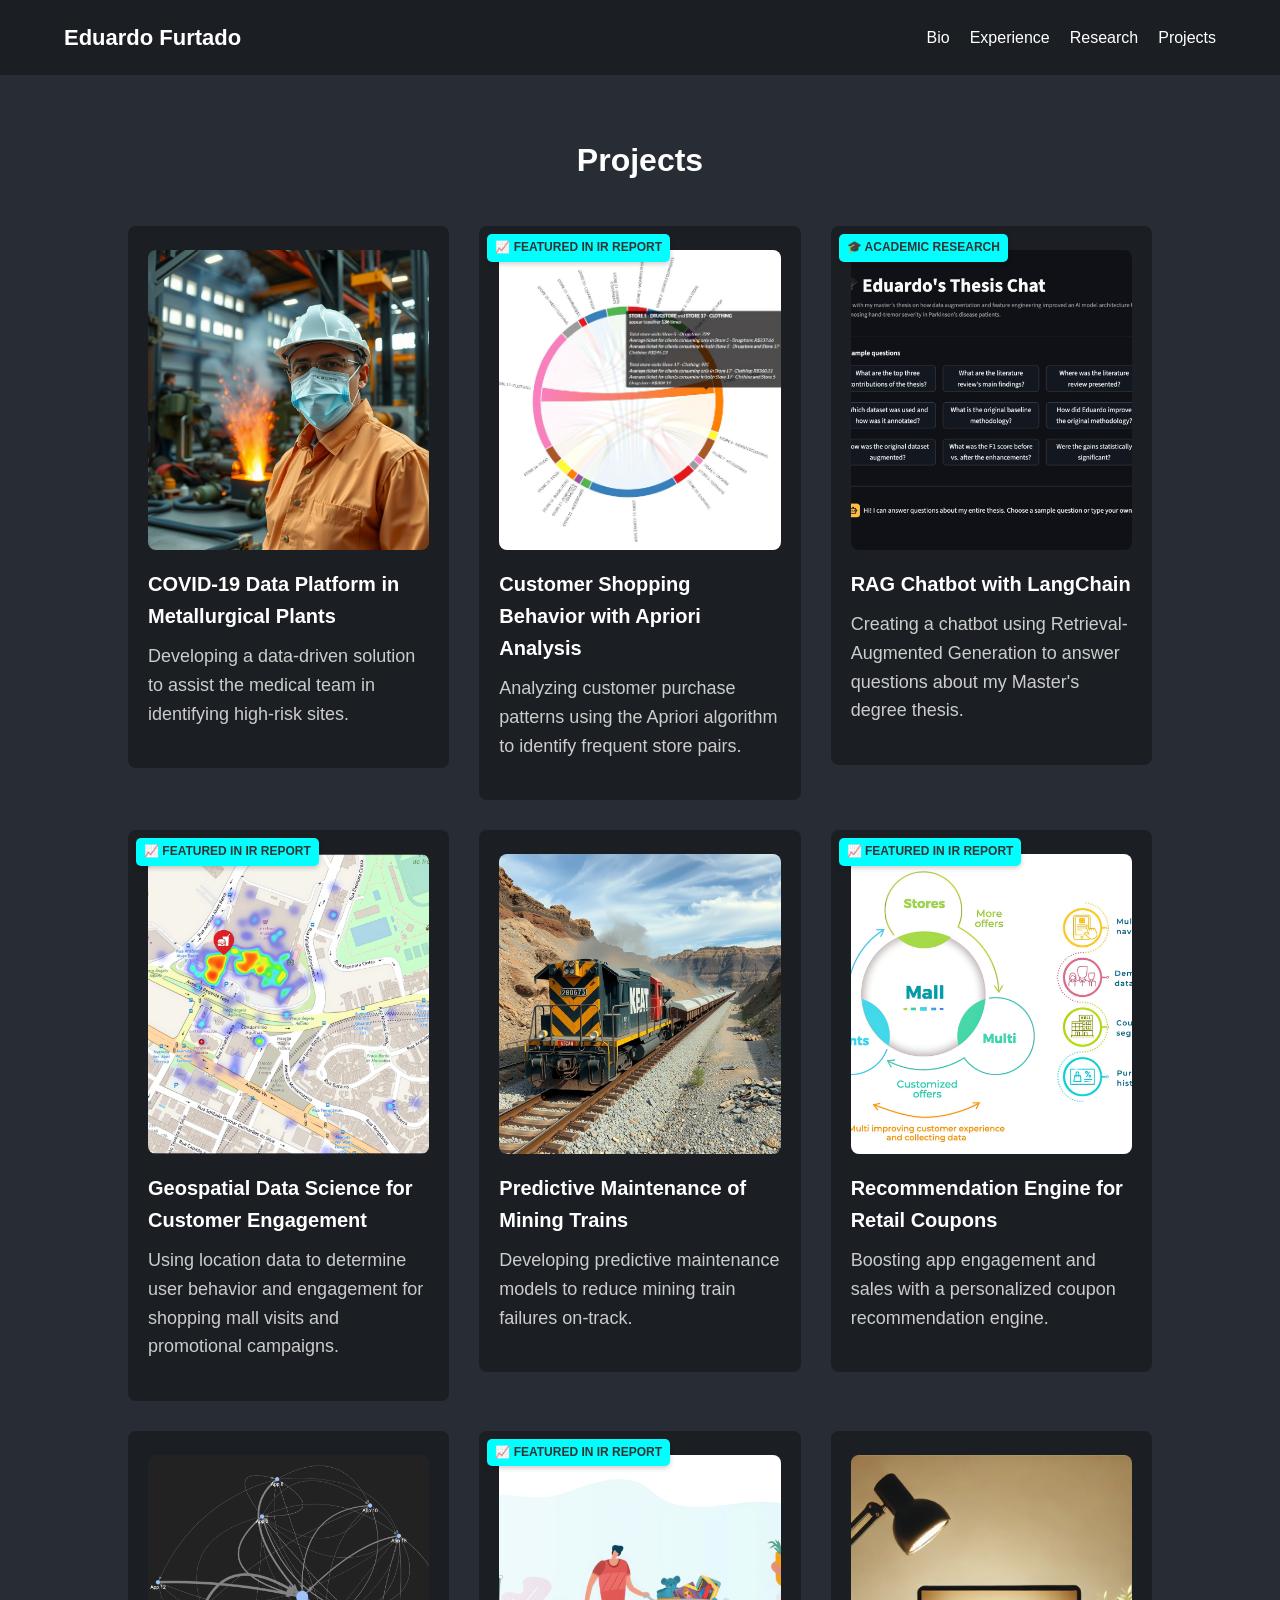
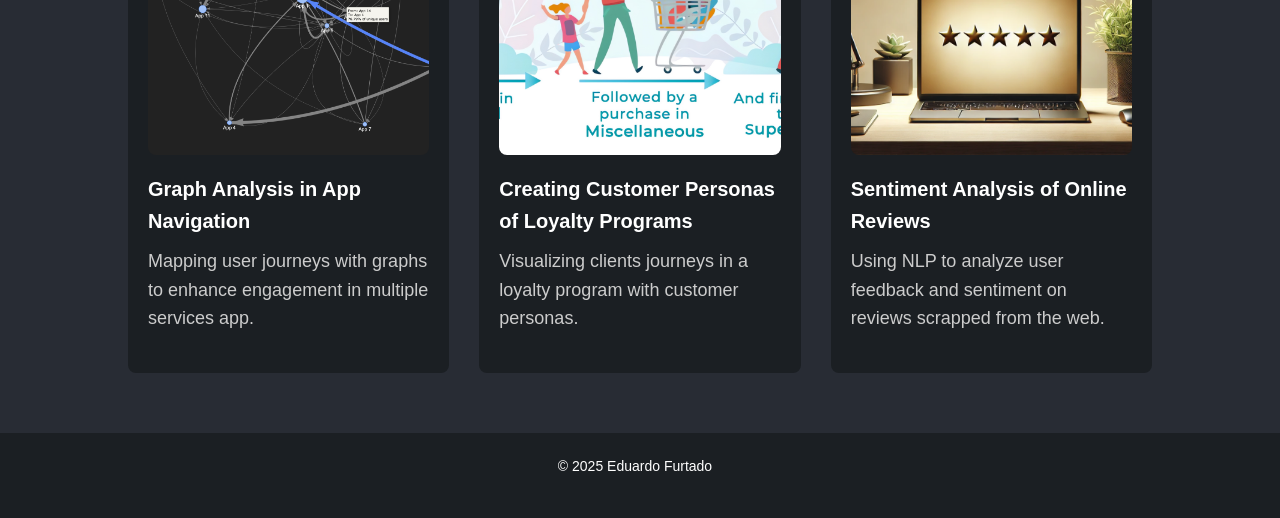
==== projects/index.html @ 3ae1aba5 "updating projects grid to 3 columns" ====
<!DOCTYPE html>
<html lang="en">
<head>
    <script defer src="https://cloud.umami.is/script.js" data-website-id="465fb713-8830-48a1-bde2-ccd49386de1f"></script>

    <meta charset="UTF-8">
    <meta name="viewport" content="width=device-width, initial-scale=1.0">
    <title>Eduardo Furtado Portfolio - Projects</title>
    <link rel="icon" href="../assets/images/favicon.png" type="image/x-icon">
    <link rel="stylesheet" href="../styles.css">
</head>
<body>
    <header>
        <div class="container header-content">
            <a href="../index.html" class="title-link"><h1>Eduardo Furtado</h1></a>
            <nav>
                <ul>
                    <li><a href="../index.html">Bio</a></li>
                    <li><a href="../experience.html">Experience</a></li>
                    <li><a href="../research.html">Research</a></li>
                    <li><a href="index.html">Projects</a></li>
                </ul>
            </nav>
        </div>
    </header>



    <main>
        <section id="projects" class="section">
            <div class="container-portfolio">
                <h2 class="research-title">Projects</h2>
                <div class="projects-grid">



                    <a href="covid/index.html" class="project-card-link">
                        <div class="project-card">
                            <img src="covid/featured.png" alt="Featured image" class="project-image">
                            <h3>COVID-19 Data Platform in Metallurgical Plants</h3>
                            <p>Developing a data-driven solution to assist the medical team in identifying high-risk sites.</p>
                        </div>
                    </a>



                    <a href="apriori/index.html" class="project-card-link">
                        <div class="project-card">
                            <span class="featured-badge">📈 Featured in IR Report</span>
                            <img src="apriori/featured.jpg" alt="Featured image" class="project-image">
                            <h3>Customer Shopping Behavior with Apriori Analysis</h3>
                            <p>Analyzing customer purchase patterns using the Apriori algorithm to identify frequent store pairs.</p>
                        </div>
                    </a>

                    
                    
                    <a href="chatbot/index.html" class="project-card-link">
                        <div class="project-card">
                            <span class="featured-badge">🎓 Academic Research</span>
                            <img src="chatbot/featured.png" alt="Featured image" class="project-image">
                            <h3>RAG Chatbot with LangChain</h3>
                            <p>Creating a chatbot using Retrieval-Augmented Generation to answer questions about my Master's degree thesis.</p>
                        </div>
                    </a>

                    
                    
                    <a href="geospatial/index.html" class="project-card-link">
                        <div class="project-card">
                            <span class="featured-badge">📈 Featured in IR Report</span>
                            <img src="geospatial/featured.jpg" alt="Featured image" class="project-image">
                            <h3>Geospatial Data Science for Customer Engagement</h3>
                            <p>Using location data to determine user behavior and engagement for shopping mall visits and promotional campaigns.</p>
                        </div>
                    </a>



                    <a href="maintenance/index.html" class="project-card-link">
                        <div class="project-card">
                            <img src="maintenance/featured.png" alt="Featured image" class="project-image">
                            <h3>Predictive Maintenance of Mining Trains</h3>
                            <p>Developing predictive maintenance models to reduce mining train failures on-track.</p>
                        </div>
                    </a>



                    <a href="recommendation/index.html" class="project-card-link">
                        <div class="project-card">
                            <span class="featured-badge">📈 Featured in IR Report</span>
                            <img src="recommendation/featured.jpg" alt="Featured image" class="project-image">
                            <h3>Recommendation Engine for Retail Coupons</h3>
                            <p>Boosting app engagement and sales with a personalized coupon recommendation engine.</p>
                        </div>
                    </a>



                    <a href="graph/index.html" class="project-card-link">
                        <div class="project-card">
                            <img src="graph/featured.png" alt="Featured image" class="project-image">
                            <h3>Graph Analysis in App Navigation</h3>
                            <p>Mapping user journeys with graphs to enhance engagement in multiple services app.</p>
                        </div>
                    </a>



                    <a href="persona/index.html" class="project-card-link">
                        <div class="project-card">
                            <span class="featured-badge">📈 Featured in IR Report</span>
                            <img src="persona/featured.jpg" alt="Featured image" class="project-image">
                            <h3>Creating Customer Personas of Loyalty Programs</h3>
                            <p>Visualizing clients journeys in a loyalty program with customer personas.</p>
                        </div>
                    </a>


                    
                    <a href="reviews/index.html" class="project-card-link">
                        <div class="project-card">
                            <img src="reviews/featured.png" alt="Featured image" class="project-image">
                            <h3>Sentiment Analysis of Online Reviews</h3>
                            <p>Using NLP to analyze user feedback and sentiment on reviews scrapped from the web.</p>
                        </div>
                    </a>



                </div>
            </div>
        </section>
    </main>



    <footer>
        <div class="container">
            <p>© 2025 Eduardo Furtado</p>
        </div>
    </footer>
</body>
</html>
---- styles.css ----
* {
    margin: 0;
    padding: 0;
}

body {
    font-family: Arial, sans-serif;
    color: #fff;
    background-color: #282c34;
    line-height: 1.6;
}

.container {
    width: 90%;
    max-width: 1200px;
    margin: 0 auto;
}

.container-about, .container-featured {
    width: 80%;
    max-width: 1200px;
    margin: 0 auto;
}

header {
    background-color: #1b1f23;
    padding: 20px 0;
}

.header-content {
    display: flex;
    justify-content: space-between;
    align-items: center;
}

header h1 {
    font-size: 22px;
}

nav ul {
    list-style: none;
    display: flex;
    gap: 20px;
}

nav ul li a {
    color: #fff;
    text-decoration: none;
    font-size: 16px;
}

nav ul li a:hover {
    text-decoration: underline;
}

.title-link {
    color: #fff;
    text-decoration: none;
    font-size: 16px;
}

.external-link {
    color: inherit;
    text-decoration: underline;
}

#about {
    background-color: #1d3b43;
    padding: 80px 0;
    color: #fff;
}

.about-content {
    display: flex;
    justify-content: center;
    align-items: flex-start;
    gap: 80px;
}

.profile-section {
    text-align: center;
    max-width: 300px;
}

.title {
    margin-bottom: 0;
}

.profile-pic {
    border-radius: 50%;
    width: 150px;
    height: 150px;
    object-fit: cover;
}

.profile-section h2 {
    font-size: 26px;
    margin-top: 10px;
    margin-bottom: 0px;
}

.linkedin-link {
    display: inline-block;
    color: #fff;
    text-decoration: none;
    border-radius: 5px;
    padding-top: -10px;
}

.linkedin-link i {
    color: #fff;
}

.about-text-section {
    max-width: 800px;
}

.about-text-section h3 {
    font-size: 22px;
    margin-bottom: 10px;
}

.interests-education {
    display: flex;
    justify-content: space-between;
    margin-top: 20px;
}

.interests, .education {
    width: 50%;
}

.interests ul, .education ul {
    list-style: inside;
}

.interests ul li, .education ul li {
    margin-bottom: 5px;
}

.institution {
    display: block;
    font-size: small;
}

#publications {
    background-color: #282c34;
    padding: 60px 0;
}

#publications h3 {
    color: #fff;
    font-size: 22px;
    margin-bottom: 20px;
    text-align: center;
}

.publications-grid {
    display: flex;
    gap: 30px;
}

.publication-card {
    background-color: #1b1f23;
    padding: 20px;
    border-radius: 8px;
    width: 45%;
    color: #fff;
}

.publication-img {
    width: 100%;
    height: 300px;
    object-fit: cover;
    object-position: center;
    border-radius: 8px;
    margin-bottom: 10px;
    transition: transform 0.3s ease;
}

.publication-img:hover {
    transform: scale(1.05);
}

.publication-card h4 {
    font-size: 18px;
    margin-bottom: 10px;
}

.featured-card h4 {
    font-size: 18px;
    margin-bottom: 10px;
}

footer {
    background-color: #1b1f23;
    padding: 20px 0;
    text-align: center;
}

footer p {
    font-size: 14px;
    color: #fff;
    display: inline-block;
    margin-right: 10px;
}

.footer-icon {
    display: inline-flex;
    justify-content: center;
    margin-right: 4px;
    gap: 20px;
    width: 14px;
    height: 14px;
    filter: invert(1);
    vertical-align: middle;
}

.container-experience {
    width: 50%;
    max-width: 1200px;
    margin: 0 auto;
    padding-top: 60px;
}

.section {
    margin-bottom: 60px;
}

h2 {
    font-size: 28px;
    margin-bottom: 20px;
    color: #fff;
}

h3 {
    font-size: 20px;
    margin-bottom: 10px;
}

h4 {
    font-size: 14px;
    margin-bottom: 10px;
}

p {
    color: #ccc;
    margin-bottom: 20px;
    font-size: 18px;
}

p.small-margin-bottom {
    margin-bottom: 10px;
}

.job-entry, .education-entry {
    margin-bottom: 40px;
    display: flex;
    align-items: flex-start;
}

.job-entry i, .education-entry i {
    margin-right: 10px;
    margin-top: 10px;
    color: #ccc;
    flex-shrink: 0;
}

.company {
    font-size: small;
}

.skills-grid {
    display: flex;
    gap: 30px;
}

.skills-column {
    width: 50%;
}

.skills-column h4 {
    font-size: 18px;
    margin-bottom: 10px;
}

.skills-column ul {
    list-style: none;
}

.skills-column ul li {
    margin-bottom: 10px;
    color: #ccc;
}

.research-title {
    font-size: 32px;
    line-height: 1.6;
    margin-bottom: 40px;
    text-align: center;
}

.research-paragraph {
    font-size: 18px;
    line-height: 1.6;
    margin-bottom: 15px;
}

.research-image {
    width: 100%;
    max-width: 800px;
    margin-top: 20px;
    border-radius: 8px;
    display: block;
    margin-left: auto;
    margin-right: auto;
}

figcaption {
    font-size: 14px;
    font-style: italic;
    color: #aaa;
    text-align: center;
    margin-top: 10px;
    margin-bottom: 40px;
}

.container-portfolio {
    width: 80%;
    max-width: 1200px;
    margin: 0 auto;
    padding-top: 60px;
}

.projects-grid {
    display: grid;
    grid-template-columns: repeat(3, 1fr);
    gap: 30px;
}

.featured-grid {
    display: grid;
    grid-template-columns: repeat(3, 1fr);
    gap: 30px;
}

.featured-card {
    background-color: #1b1f23;
    padding: 20px;
    border-radius: 8px;
    color: #fff;
    font-size: 18px;
    position: relative;
    padding-top: 24px;
}

.project-card {
    background-color: #1b1f23;
    padding: 20px;
    border-radius: 8px;
    color: #fff;
    position: relative;
    padding-top: 24px;
}

.project-image {
    width: 100%;
    height: 300px;
    object-fit: cover;
    object-position: center;
    border-radius: 8px;
    margin-bottom: 10px;
    transition: transform 0.3s ease;
}

.project-image:hover {
    transform: scale(1.05);
}

.project-detail-image {
    height: 100%;
    width: 300px;
    display: block;
    margin-left: auto;
    margin-right: auto;
    border-radius: 8px;
}

.project-detail-image-wide {
    height: 100%;
    width: 700px;
    max-width: 100%;
    display: block;
    margin-left: auto;
    margin-right: auto;
    border-radius: 8px;
}

.project-card h3 {
    font-size: 20px;
    margin-bottom: 10px;
}

.project-card p {
    color: #ccc;
}

.project-date {
    margin-top: 10px;
    font-size: 12px;
    color: #aaa;
}

.project-card-link {
    text-decoration: none;
    color: inherit;
    display: block;
}

.project-card:hover {
    box-shadow: 0 4px 8px rgba(0, 0, 0, 0.1);
}

.button-container {
    display: flex;
    justify-content: center;
    align-items: center;
    margin-top: 20px;
}

.back-button {
    display: inline-block;
    margin-top: 40px;
    padding: 10px 20px;
    background-color: #316472;
    color: #FFFFFF;
    text-decoration: none;
    border-radius: 5px;
    font-size: 14px;
    font-weight: bold;
    border: 2px solid transparent;
    transition: background-color 0.3s ease, border-color 0.3s ease;
}

.back-button:hover {
    background-color: #254B56;
}

.icon {
    width: 16px;
    height: 16px;
    margin-top: 10px;
    margin-right: 10px;
    filter: invert(1);
}

.featured-badge {
    background-color: #00FFFF;
    color: #333;
    font-size: 12px;
    font-weight: bold;
    padding: 4px 8px;
    border-radius: 5px;
    position: absolute;
    top: 8px;
    left: 8px;
    text-transform: uppercase;
    box-shadow: 0px 2px 5px rgba(0,0,0,0.2);
    z-index: 10;
    pointer-events: none;
}





/* Tablet Styles */
@media (max-width: 1000px) {
    .container-about, .container-featured, .container-experience, .publication-card, .project-card{
        width: 90%;
    }

    .publications-grid, .projects-grid, .featured-grid {
        display: grid;
        grid-template-columns: 1fr;
        gap: 15px;
        width: 100%;
    }
}

/* Mobile Styles */
@media (max-width: 600px) {
    html, body {
        width: 100%;
        overflow-x: hidden;
    }

    .container-about, .container-featured, .container-experience, .container-portfolio, .publication-card, .project-card{
        width: 90%;
        padding-top: 20px;
    }

    .project-detail-image-wide, .project-card-link{
        width: 100%;
    }

    .publications-grid, .featured-grid {
        display: grid;
        grid-template-columns: 1fr;
        gap: 15px;
        width: 90%;
    }

    .featured-grid {
        width: 100%;
    }

    .about-content,
    .publications-grid, 
    .featured-grid {
        flex-direction: column;
        align-items: center;
    }

    .about-text-section {
        margin-top: -20px;
    }

    .header-content {
        flex-direction: column;
        align-items: center;
        gap: 10px;
    }

    header h1 {
        font-size: 18px;
    }

    h2 {
        font-size: 24px;
        margin-top: 20px;
    }

    nav ul {
        justify-content: center;
        gap: 10px;
        flex-wrap: wrap;
    }

    .profile-section h2 {
        font-size: 22px;
    }

    .profile-pic {
        width: 100px;
        height: 100px;
    }

    .publication-card{
        width: 100%;
        max-width: 100%;
    }

    .publication-img,
    .project-image {
        height: 200px;
    }

    footer p {
        font-size: 12px;
    }
}
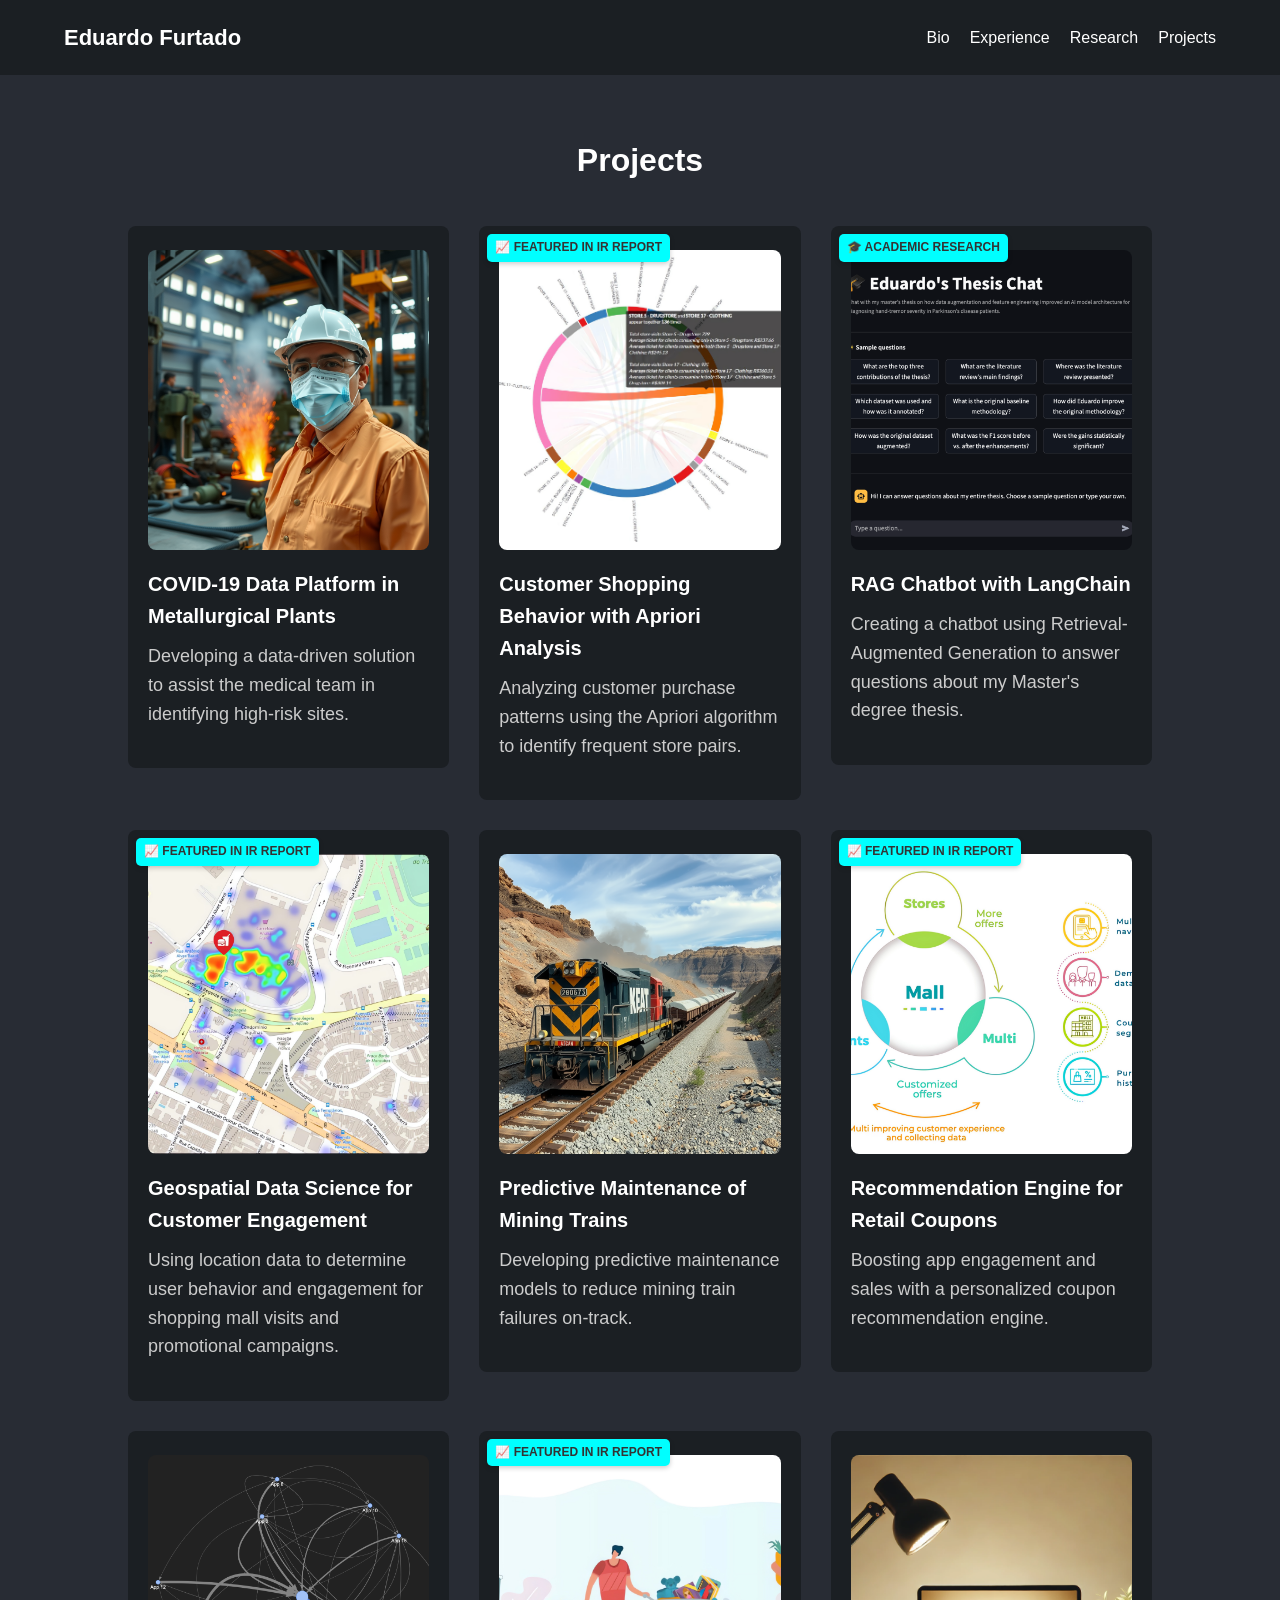
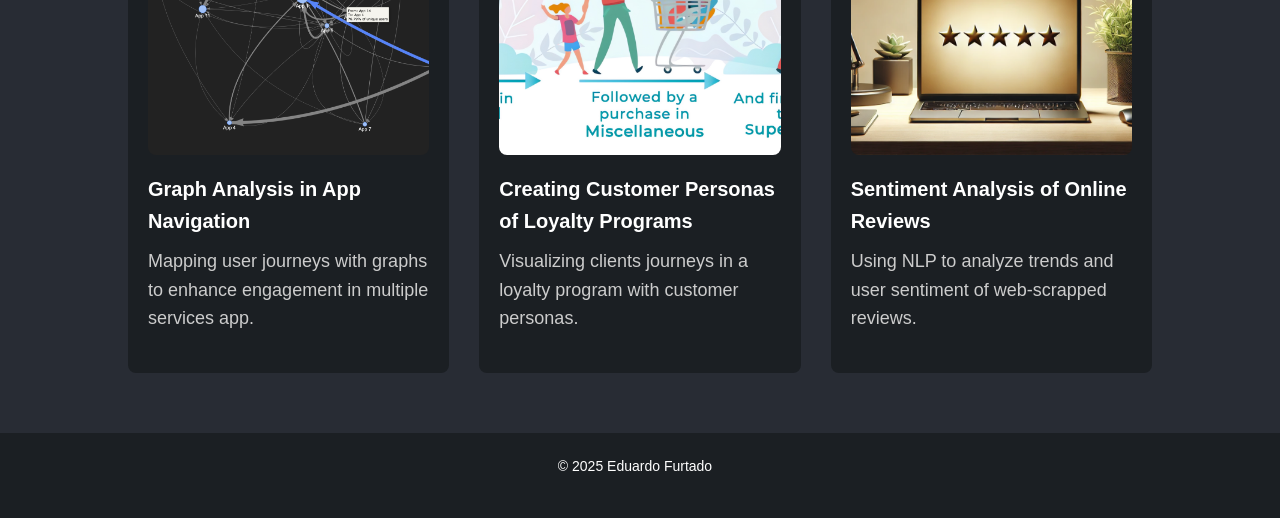
==== commit 8fff0ac2: "updating reviews p text" ====
--- a/projects/index.html
+++ b/projects/index.html
@@ -123,7 +123,7 @@
                         <div class="project-card">
                             <img src="reviews/featured.png" alt="Featured image" class="project-image">
                             <h3>Sentiment Analysis of Online Reviews</h3>
-                            <p>Using NLP to analyze user feedback and sentiment on reviews scrapped from the web.</p>
+                            <p>Using NLP to analyze trends and user sentiment of web-scrapped reviews.</p>
                         </div>
                     </a>
 
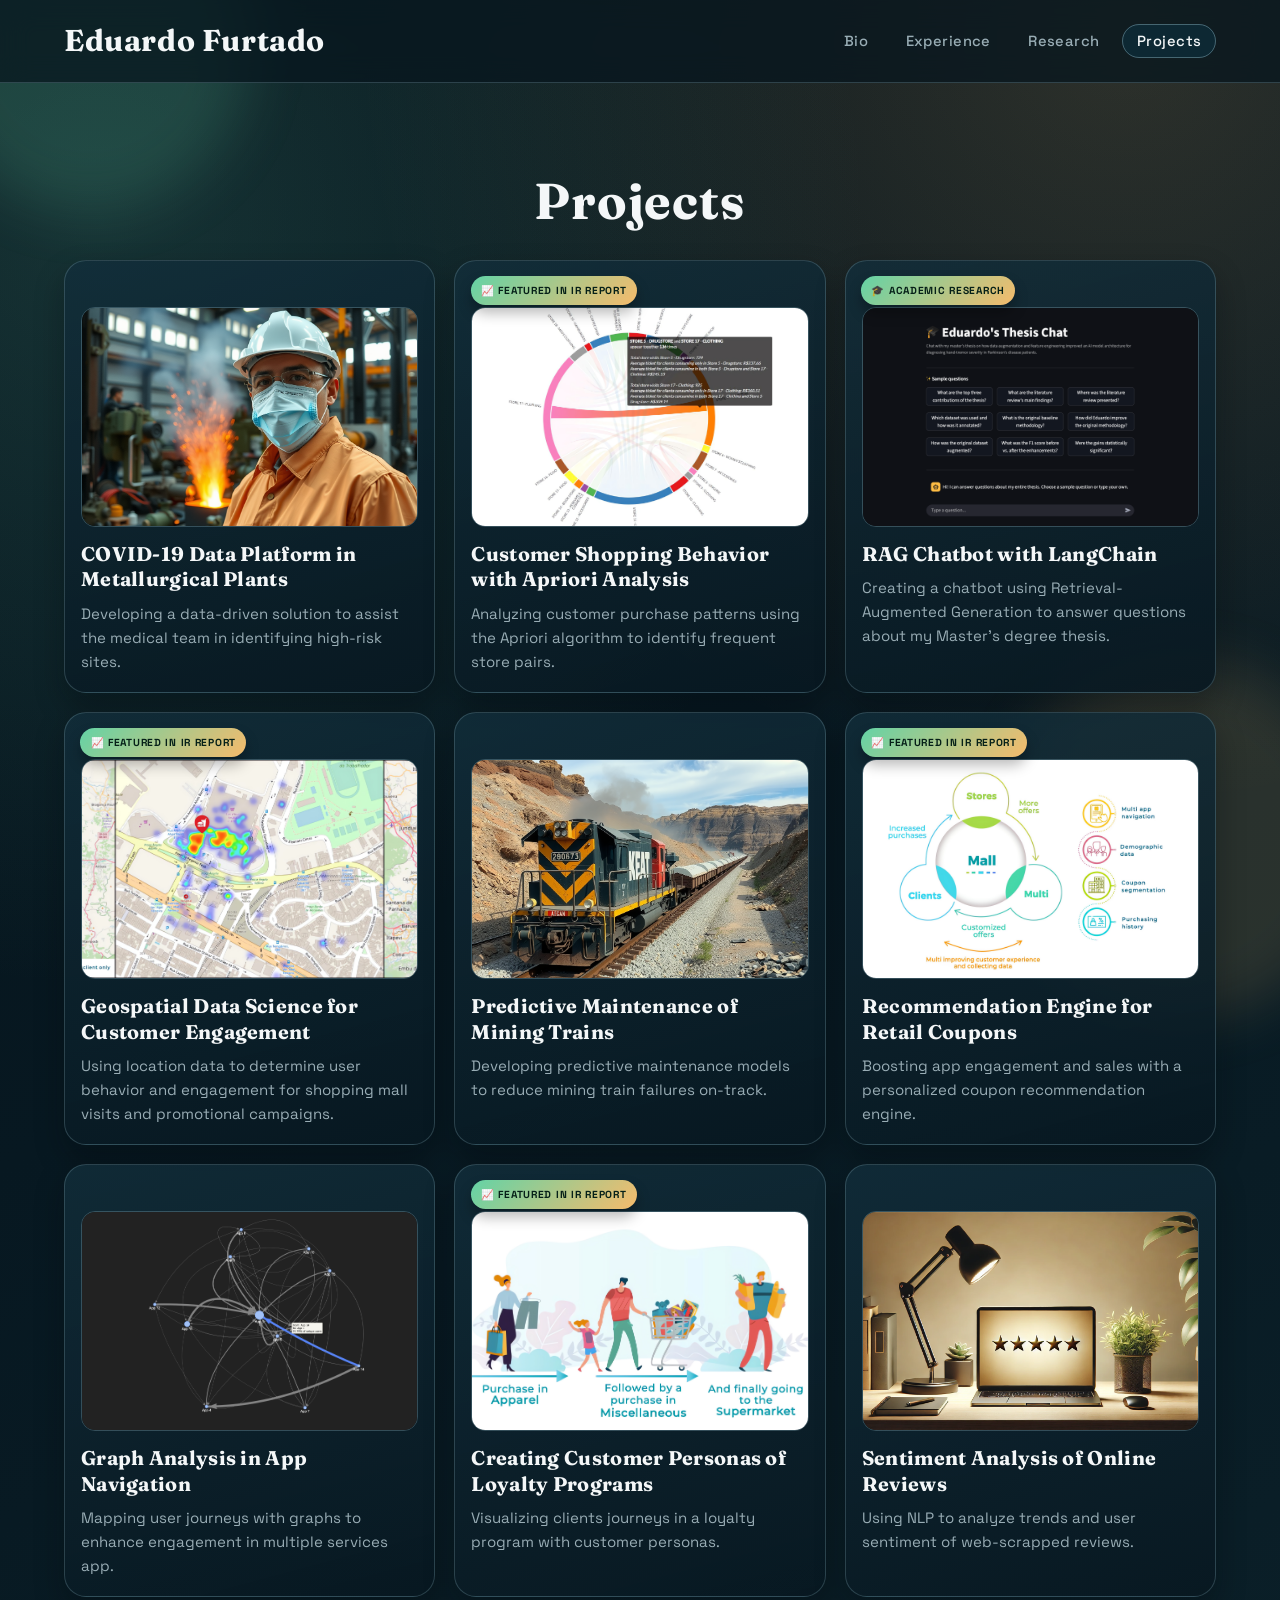
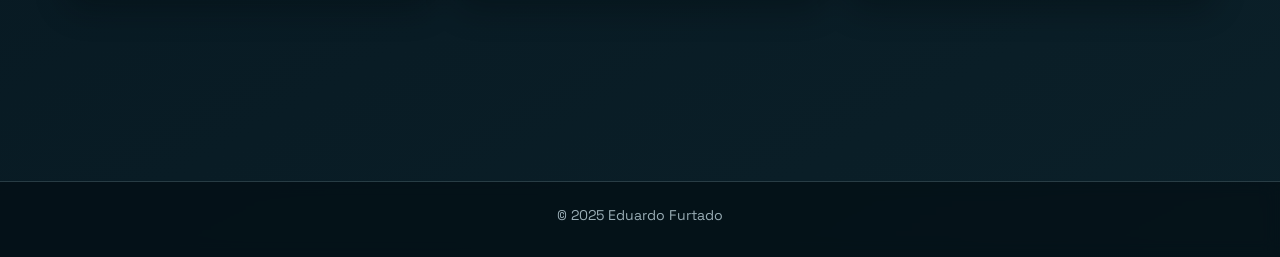
==== commit 1977c3b5: "Improve portfolio design" ====
--- a/projects/index.html
+++ b/projects/index.html
@@ -9,7 +9,7 @@
     <link rel="icon" href="../assets/images/favicon.png" type="image/x-icon">
     <link rel="stylesheet" href="../styles.css">
 </head>
-<body>
+<body class="page-projects">
     <header>
         <div class="container header-content">
             <a href="../index.html" class="title-link"><h1>Eduardo Furtado</h1></a>
@@ -142,4 +142,4 @@
         </div>
     </footer>
 </body>
-</html>+</html>
--- a/styles.css
+++ b/styles.css
@@ -1,572 +1,908 @@
+@import url("https://fonts.googleapis.com/css2?family=Fraunces:opsz,wght@9..144,500;9..144,700&family=Space+Grotesk:wght@400;500;600;700&display=swap");
+
+:root {
+    --bg-deep: #06131a;
+    --bg-mid: #0b2029;
+    --bg-soft: rgba(15, 39, 50, 0.7);
+    --bg-card: linear-gradient(165deg, rgba(18, 46, 59, 0.82) 0%, rgba(8, 24, 33, 0.9) 100%);
+    --ink-strong: #f4f7f8;
+    --ink: #d3dfe4;
+    --ink-soft: #99adb5;
+    --accent: #63d3a6;
+    --accent-soft: #9ee7c8;
+    --accent-alt: #f6bb6c;
+    --line: rgba(147, 186, 200, 0.25);
+    --line-strong: rgba(147, 186, 200, 0.42);
+    --shadow-lg: 0 24px 48px rgba(2, 10, 14, 0.45);
+    --shadow-md: 0 14px 30px rgba(2, 9, 13, 0.32);
+    --radius-xl: 28px;
+    --radius-lg: 22px;
+    --radius-md: 16px;
+    --radius-sm: 12px;
+    --content-max: 1200px;
+}
+
 * {
     margin: 0;
     padding: 0;
+    box-sizing: border-box;
+}
+
+html {
+    scroll-behavior: smooth;
 }
 
 body {
-    font-family: Arial, sans-serif;
-    color: #fff;
-    background-color: #282c34;
-    line-height: 1.6;
-}
-
-.container {
-    width: 90%;
-    max-width: 1200px;
+    font-family: "Space Grotesk", "Avenir Next", "Segoe UI", sans-serif;
+    color: var(--ink);
+    line-height: 1.7;
+    min-height: 100vh;
+    position: relative;
+    overflow-x: hidden;
+    background:
+        radial-gradient(circle at 8% 12%, rgba(80, 160, 140, 0.22) 0%, rgba(80, 160, 140, 0) 38%),
+        radial-gradient(circle at 88% 2%, rgba(246, 187, 108, 0.16) 0%, rgba(246, 187, 108, 0) 36%),
+        linear-gradient(150deg, var(--bg-deep) 0%, #071821 45%, var(--bg-mid) 100%);
+}
+
+body::before,
+body::after {
+    content: "";
+    position: fixed;
+    z-index: -1;
+    pointer-events: none;
+    border-radius: 50%;
+    filter: blur(28px);
+}
+
+body::before {
+    width: 320px;
+    height: 320px;
+    top: -110px;
+    left: -70px;
+    background: rgba(99, 211, 166, 0.16);
+}
+
+body::after {
+    width: 360px;
+    height: 360px;
+    bottom: -120px;
+    right: -80px;
+    background: rgba(246, 187, 108, 0.14);
+}
+
+main,
+header,
+footer {
+    position: relative;
+    z-index: 1;
+}
+
+img,
+video {
+    max-width: 100%;
+    display: block;
+}
+
+.container,
+.container-about,
+.container-featured,
+.container-portfolio {
+    width: min(90%, var(--content-max));
     margin: 0 auto;
 }
 
-.container-about, .container-featured {
-    width: 80%;
-    max-width: 1200px;
+.container-experience {
+    width: min(88%, 980px);
     margin: 0 auto;
+    padding-top: 1rem;
+}
+
+.container-no-top-padding {
+    padding-top: 0;
 }
 
 header {
-    background-color: #1b1f23;
-    padding: 20px 0;
+    position: sticky;
+    top: 0;
+    z-index: 40;
+    backdrop-filter: blur(14px);
+    background: rgba(8, 22, 30, 0.74);
+    border-bottom: 1px solid var(--line);
 }
 
 .header-content {
     display: flex;
     justify-content: space-between;
     align-items: center;
+    gap: 1rem;
+    padding: 0.95rem 0;
 }
 
 header h1 {
-    font-size: 22px;
+    font-family: "Fraunces", Georgia, serif;
+    font-size: clamp(1.45rem, 2.35vw, 1.9rem);
+    letter-spacing: 0.02em;
+    color: var(--ink-strong);
+}
+
+.title-link {
+    color: inherit;
+    text-decoration: none;
 }
 
 nav ul {
     list-style: none;
     display: flex;
-    gap: 20px;
+    gap: 0.5rem;
+    flex-wrap: wrap;
+    justify-content: center;
 }
 
 nav ul li a {
-    color: #fff;
+    color: var(--ink-soft);
     text-decoration: none;
-    font-size: 16px;
+    font-size: 0.92rem;
+    font-weight: 500;
+    letter-spacing: 0.03em;
+    padding: 0.42rem 0.85rem;
+    border-radius: 999px;
+    border: 1px solid transparent;
+    transition: color 0.25s ease, border-color 0.25s ease, background-color 0.25s ease;
 }
 
 nav ul li a:hover {
+    color: var(--ink-strong);
+    border-color: var(--line);
+    background: rgba(14, 39, 50, 0.65);
+}
+
+body.page-home nav ul li:nth-child(1) a,
+body.page-experience nav ul li:nth-child(2) a,
+body.page-research nav ul li:nth-child(3) a,
+body.page-projects nav ul li:nth-child(4) a,
+body.page-project-detail nav ul li:nth-child(4) a {
+    color: var(--ink-strong);
+    border-color: var(--line-strong);
+    background: rgba(14, 46, 59, 0.7);
+}
+
+main {
+    padding-bottom: 3.5rem;
+}
+
+section {
+    padding: clamp(3rem, 7vw, 5.5rem) 0;
+}
+
+#about {
+    padding-top: clamp(3.2rem, 7vw, 6rem);
+}
+
+h1,
+h2,
+h3 {
+    color: var(--ink-strong);
+}
+
+h2,
+h3 {
+    font-family: "Fraunces", Georgia, serif;
+    letter-spacing: 0.015em;
+    line-height: 1.25;
+}
+
+h2 {
+    font-size: clamp(2rem, 4vw, 2.9rem);
+    margin-bottom: 1.25rem;
+}
+
+h3 {
+    font-size: clamp(1.35rem, 2.3vw, 1.85rem);
+    margin-bottom: 0.8rem;
+}
+
+h4 {
+    color: var(--ink);
+    font-size: 1rem;
+    font-weight: 500;
+    margin-bottom: 0.75rem;
+    line-height: 1.4;
+}
+
+p {
+    color: var(--ink);
+    margin-bottom: 1.1rem;
+    font-size: 1.02rem;
+}
+
+p.small-margin-bottom {
+    margin-bottom: 0.65rem;
+}
+
+.external-link {
+    color: #95d8ff;
     text-decoration: underline;
-}
-
-.title-link {
-    color: #fff;
-    text-decoration: none;
-    font-size: 16px;
-}
-
-.external-link {
-    color: inherit;
-    text-decoration: underline;
-}
-
-#about {
-    background-color: #1d3b43;
-    padding: 80px 0;
-    color: #fff;
+    text-decoration-color: rgba(149, 216, 255, 0.55);
+    text-underline-offset: 3px;
+    transition: color 0.25s ease, text-decoration-color 0.25s ease;
+}
+
+.external-link:hover {
+    color: #c6ecff;
+    text-decoration-color: rgba(198, 236, 255, 0.95);
 }
 
 .about-content {
-    display: flex;
-    justify-content: center;
-    align-items: flex-start;
-    gap: 80px;
+    display: grid;
+    grid-template-columns: minmax(250px, 320px) 1fr;
+    gap: 1.5rem;
+    align-items: start;
+}
+
+.profile-section,
+.about-text-section,
+.featured-card,
+.project-card,
+.publication-card,
+.job-entry,
+.education-entry {
+    background: var(--bg-card);
+    border: 1px solid var(--line);
+    box-shadow: var(--shadow-md);
+    border-radius: var(--radius-lg);
 }
 
 .profile-section {
     text-align: center;
-    max-width: 300px;
-}
-
-.title {
-    margin-bottom: 0;
+    padding: 1.5rem 1.25rem;
+    position: sticky;
+    top: 6.2rem;
 }
 
 .profile-pic {
     border-radius: 50%;
-    width: 150px;
-    height: 150px;
+    width: 170px;
+    height: 170px;
     object-fit: cover;
+    margin: 0 auto 1rem;
+    border: 4px solid rgba(148, 199, 216, 0.55);
+    box-shadow: 0 10px 24px rgba(1, 11, 15, 0.4);
 }
 
 .profile-section h2 {
-    font-size: 26px;
-    margin-top: 10px;
-    margin-bottom: 0px;
+    font-size: clamp(1.5rem, 2.4vw, 1.9rem);
+    margin-bottom: 0.1rem;
+}
+
+.title {
+    margin-bottom: 0.95rem;
+    color: var(--ink-soft);
+    text-transform: uppercase;
+    letter-spacing: 0.09em;
+    font-size: 0.78rem;
+    font-weight: 600;
 }
 
 .linkedin-link {
-    display: inline-block;
-    color: #fff;
-    text-decoration: none;
-    border-radius: 5px;
-    padding-top: -10px;
-}
-
-.linkedin-link i {
-    color: #fff;
+    display: inline-flex;
+    align-items: center;
+    justify-content: center;
+    width: 42px;
+    height: 42px;
+    border-radius: 50%;
+    border: 1px solid var(--line);
+    background: rgba(12, 37, 48, 0.72);
+    transition: transform 0.25s ease, border-color 0.25s ease, background-color 0.25s ease;
+}
+
+.linkedin-link:hover {
+    transform: translateY(-2px);
+    border-color: var(--line-strong);
+    background: rgba(17, 49, 62, 0.8);
+}
+
+.icon {
+    width: 17px;
+    height: 17px;
+    margin: 0;
+    filter: brightness(0) saturate(100%) invert(92%) sepia(4%) saturate(393%) hue-rotate(153deg) brightness(94%) contrast(91%);
+}
+
+.linkedin-link .icon {
+    width: 18px;
+    height: 18px;
+    filter: brightness(0) saturate(100%) invert(95%) sepia(10%) saturate(152%) hue-rotate(142deg) brightness(106%) contrast(98%);
 }
 
 .about-text-section {
-    max-width: 800px;
-}
-
-.about-text-section h3 {
-    font-size: 22px;
-    margin-bottom: 10px;
+    padding: 1.7rem 1.8rem;
 }
 
 .interests-education {
-    display: flex;
-    justify-content: space-between;
-    margin-top: 20px;
-}
-
-.interests, .education {
-    width: 50%;
-}
-
-.interests ul, .education ul {
-    list-style: inside;
-}
-
-.interests ul li, .education ul li {
-    margin-bottom: 5px;
-}
-
-.institution {
-    display: block;
-    font-size: small;
-}
-
-#publications {
-    background-color: #282c34;
-    padding: 60px 0;
-}
-
-#publications h3 {
-    color: #fff;
-    font-size: 22px;
-    margin-bottom: 20px;
-    text-align: center;
-}
-
-.publications-grid {
-    display: flex;
-    gap: 30px;
-}
-
-.publication-card {
-    background-color: #1b1f23;
-    padding: 20px;
-    border-radius: 8px;
-    width: 45%;
-    color: #fff;
-}
-
-.publication-img {
+    display: grid;
+    grid-template-columns: repeat(2, minmax(0, 1fr));
+    gap: 1rem;
+    margin-top: 1.2rem;
+}
+
+.interests,
+.education {
     width: 100%;
-    height: 300px;
-    object-fit: cover;
-    object-position: center;
-    border-radius: 8px;
-    margin-bottom: 10px;
-    transition: transform 0.3s ease;
-}
-
-.publication-img:hover {
-    transform: scale(1.05);
-}
-
-.publication-card h4 {
-    font-size: 18px;
-    margin-bottom: 10px;
-}
-
-.featured-card h4 {
-    font-size: 18px;
-    margin-bottom: 10px;
-}
-
-footer {
-    background-color: #1b1f23;
-    padding: 20px 0;
-    text-align: center;
-}
-
-footer p {
-    font-size: 14px;
-    color: #fff;
-    display: inline-block;
-    margin-right: 10px;
-}
-
-.footer-icon {
-    display: inline-flex;
-    justify-content: center;
-    margin-right: 4px;
-    gap: 20px;
-    width: 14px;
-    height: 14px;
-    filter: invert(1);
-    vertical-align: middle;
-}
-
-.container-experience {
-    width: 50%;
-    max-width: 1200px;
-    margin: 0 auto;
-    padding-top: 60px;
-}
-
-.section {
-    margin-bottom: 60px;
-}
-
-h2 {
-    font-size: 28px;
-    margin-bottom: 20px;
-    color: #fff;
-}
-
-h3 {
-    font-size: 20px;
-    margin-bottom: 10px;
-}
-
-h4 {
-    font-size: 14px;
-    margin-bottom: 10px;
-}
-
-p {
-    color: #ccc;
-    margin-bottom: 20px;
-    font-size: 18px;
-}
-
-p.small-margin-bottom {
-    margin-bottom: 10px;
-}
-
-.job-entry, .education-entry {
-    margin-bottom: 40px;
-    display: flex;
-    align-items: flex-start;
-}
-
-.job-entry i, .education-entry i {
-    margin-right: 10px;
-    margin-top: 10px;
-    color: #ccc;
-    flex-shrink: 0;
-}
-
-.company {
-    font-size: small;
-}
-
-.skills-grid {
-    display: flex;
-    gap: 30px;
-}
-
-.skills-column {
-    width: 50%;
-}
-
-.skills-column h4 {
-    font-size: 18px;
-    margin-bottom: 10px;
-}
-
+    background: rgba(10, 29, 38, 0.58);
+    border: 1px solid var(--line);
+    border-radius: var(--radius-md);
+    padding: 1rem 1rem 1.1rem;
+}
+
+.interests ul,
+.education ul,
 .skills-column ul {
     list-style: none;
 }
 
+.interests ul li,
+.education ul li,
 .skills-column ul li {
-    margin-bottom: 10px;
-    color: #ccc;
-}
-
-.research-title {
-    font-size: 32px;
-    line-height: 1.6;
-    margin-bottom: 40px;
+    color: var(--ink);
+    margin-bottom: 0.55rem;
+    padding-left: 1rem;
+    position: relative;
+}
+
+.interests ul li::before,
+.education ul li::before,
+.skills-column ul li::before {
+    content: "";
+    position: absolute;
+    left: 0;
+    top: 0.65em;
+    width: 6px;
+    height: 6px;
+    border-radius: 50%;
+    background: var(--accent);
+    box-shadow: 0 0 0 3px rgba(99, 211, 166, 0.22);
+}
+
+.institution,
+.company {
+    display: block;
+    font-size: 0.86rem;
+    color: var(--ink-soft);
+    margin-top: 0.2rem;
+}
+
+#publications h3 {
     text-align: center;
-}
-
-.research-paragraph {
-    font-size: 18px;
-    line-height: 1.6;
-    margin-bottom: 15px;
-}
-
-.research-image {
-    width: 100%;
-    max-width: 800px;
-    margin-top: 20px;
-    border-radius: 8px;
-    display: block;
-    margin-left: auto;
-    margin-right: auto;
-}
-
-figcaption {
-    font-size: 14px;
-    font-style: italic;
-    color: #aaa;
-    text-align: center;
-    margin-top: 10px;
-    margin-bottom: 40px;
-}
-
-.container-portfolio {
-    width: 80%;
-    max-width: 1200px;
-    margin: 0 auto;
-    padding-top: 60px;
-}
-
+    margin-bottom: 1.5rem;
+}
+
+.publications-grid {
+    display: grid;
+    grid-template-columns: repeat(2, minmax(0, 1fr));
+    gap: 1.2rem;
+}
+
+.featured-grid,
 .projects-grid {
     display: grid;
-    grid-template-columns: repeat(3, 1fr);
-    gap: 30px;
-}
-
-.featured-grid {
-    display: grid;
-    grid-template-columns: repeat(3, 1fr);
-    gap: 30px;
-}
-
-.featured-card {
-    background-color: #1b1f23;
-    padding: 20px;
-    border-radius: 8px;
-    color: #fff;
-    font-size: 18px;
-    position: relative;
-    padding-top: 24px;
-}
-
-.project-card {
-    background-color: #1b1f23;
-    padding: 20px;
-    border-radius: 8px;
-    color: #fff;
-    position: relative;
-    padding-top: 24px;
-}
-
-.project-image {
-    width: 100%;
-    height: 300px;
-    object-fit: cover;
-    object-position: center;
-    border-radius: 8px;
-    margin-bottom: 10px;
-    transition: transform 0.3s ease;
-}
-
-.project-image:hover {
-    transform: scale(1.05);
-}
-
-.project-detail-image {
-    height: 100%;
-    width: 300px;
-    display: block;
-    margin-left: auto;
-    margin-right: auto;
-    border-radius: 8px;
-}
-
-.project-detail-image-wide {
-    height: 100%;
-    width: 700px;
-    max-width: 100%;
-    display: block;
-    margin-left: auto;
-    margin-right: auto;
-    border-radius: 8px;
-}
-
-.project-card h3 {
-    font-size: 20px;
-    margin-bottom: 10px;
-}
-
-.project-card p {
-    color: #ccc;
-}
-
-.project-date {
-    margin-top: 10px;
-    font-size: 12px;
-    color: #aaa;
+    grid-template-columns: repeat(3, minmax(0, 1fr));
+    gap: 1.2rem;
 }
 
 .project-card-link {
     text-decoration: none;
     color: inherit;
     display: block;
-}
-
-.project-card:hover {
-    box-shadow: 0 4px 8px rgba(0, 0, 0, 0.1);
+    height: 100%;
+}
+
+.featured-card,
+.project-card,
+.publication-card {
+    position: relative;
+    overflow: hidden;
+    padding: 2.9rem 1rem 1.1rem;
+    transition: transform 0.35s ease, border-color 0.35s ease, box-shadow 0.35s ease;
+    height: 100%;
+}
+
+.featured-card::after,
+.project-card::after,
+.publication-card::after {
+    content: "";
+    position: absolute;
+    inset: 0;
+    background: linear-gradient(140deg, rgba(99, 211, 166, 0.12), rgba(246, 187, 108, 0.06));
+    opacity: 0;
+    transition: opacity 0.35s ease;
+    pointer-events: none;
+}
+
+.project-card-link:hover .featured-card,
+.project-card-link:hover .project-card,
+.project-card-link:hover .publication-card {
+    transform: translateY(-6px);
+    border-color: var(--line-strong);
+    box-shadow: var(--shadow-lg);
+}
+
+.project-card-link:hover .featured-card::after,
+.project-card-link:hover .project-card::after,
+.project-card-link:hover .publication-card::after {
+    opacity: 1;
+}
+
+.publication-img,
+.project-image {
+    width: 100%;
+    height: 220px;
+    object-fit: cover;
+    object-position: center;
+    border-radius: calc(var(--radius-md) - 2px);
+    margin-bottom: 0.9rem;
+    border: 1px solid rgba(157, 198, 212, 0.28);
+    transition: transform 0.55s cubic-bezier(0.2, 0.65, 0.2, 1), filter 0.4s ease;
+}
+
+.project-card-link:hover .publication-img,
+.project-card-link:hover .project-image {
+    transform: scale(1.03);
+    filter: saturate(1.07);
+}
+
+.featured-card h4,
+.project-card h3,
+.publication-card h4 {
+    font-family: "Fraunces", Georgia, serif;
+    line-height: 1.3;
+    margin-bottom: 0.55rem;
+}
+
+.featured-card h4,
+.publication-card h4 {
+    font-size: 1.18rem;
+}
+
+.project-card h3 {
+    font-size: 1.24rem;
+}
+
+.featured-card p,
+.project-card p,
+.publication-card p,
+.skills-column ul li,
+.project-date {
+    color: var(--ink-soft);
+    margin-bottom: 0;
+    font-size: 0.94rem;
+    line-height: 1.6;
+}
+
+.project-date {
+    margin-top: 0.6rem;
+    font-size: 0.75rem;
+}
+
+.featured-badge {
+    position: absolute;
+    top: 0.95rem;
+    left: 0.95rem;
+    z-index: 2;
+    display: inline-flex;
+    align-items: center;
+    gap: 0.3rem;
+    background: linear-gradient(135deg, var(--accent), var(--accent-alt));
+    color: #062018;
+    font-size: 0.64rem;
+    font-weight: 700;
+    letter-spacing: 0.07em;
+    text-transform: uppercase;
+    padding: 0.36rem 0.65rem;
+    border-radius: 999px;
+    box-shadow: 0 8px 14px rgba(0, 0, 0, 0.28);
+    pointer-events: none;
+}
+
+.section {
+    margin-bottom: 0;
+}
+
+.job-entry,
+.education-entry {
+    margin-bottom: 1rem;
+    display: grid;
+    grid-template-columns: auto 1fr;
+    gap: 0.95rem;
+    align-items: flex-start;
+    padding: 1.2rem 1.15rem;
+    transition: transform 0.28s ease, border-color 0.28s ease, box-shadow 0.28s ease;
+}
+
+.job-entry:hover,
+.education-entry:hover {
+    transform: translateY(-3px);
+    border-color: var(--line-strong);
+    box-shadow: var(--shadow-lg);
+}
+
+.job-entry .icon,
+.education-entry .icon {
+    width: 18px;
+    height: 18px;
+    margin-top: 0.32rem;
+    flex-shrink: 0;
+}
+
+.job-entry i,
+.education-entry i {
+    margin-right: 10px;
+    margin-top: 10px;
+    color: var(--ink-soft);
+    flex-shrink: 0;
+}
+
+.research-title {
+    font-size: clamp(2rem, 4.6vw, 3.15rem);
+    line-height: 1.2;
+    margin-bottom: 1.8rem;
+    text-align: center;
+    text-wrap: balance;
+}
+
+.research-paragraph {
+    max-width: 78ch;
+    margin-left: auto;
+    margin-right: auto;
+    font-size: 1.03rem;
+    line-height: 1.7;
+    margin-bottom: 1rem;
+}
+
+.research-callout {
+    background: linear-gradient(135deg, rgba(13, 57, 63, 0.82), rgba(19, 70, 59, 0.58));
+    border: 1px solid rgba(116, 211, 178, 0.5);
+    border-left: 4px solid var(--accent);
+    border-radius: var(--radius-sm);
+    color: var(--ink-strong);
+    padding: 0.95rem 1.1rem;
+    margin-bottom: 1.35rem;
+}
+
+.research-callout-link {
+    color: var(--accent-soft);
+    font-weight: 700;
+    text-decoration: none;
+}
+
+.research-callout-link:hover {
+    text-decoration: underline;
+}
+
+figure {
+    width: 100%;
+    margin: 1.6rem auto 2.2rem;
+}
+
+.project-figure {
+    text-align: center;
+}
+
+.research-image,
+.project-detail-image,
+.project-detail-image-wide {
+    width: min(100%, 860px);
+    border-radius: var(--radius-md);
+    margin-left: auto;
+    margin-right: auto;
+    border: 1px solid var(--line);
+    box-shadow: var(--shadow-lg);
+}
+
+.project-detail-image {
+    max-width: 700px;
+    aspect-ratio: 16 / 9;
+    object-fit: cover;
+}
+
+.project-detail-image-wide {
+    max-width: 860px;
+    object-fit: cover;
+}
+
+video.research-image {
+    aspect-ratio: 16 / 9;
+    object-fit: cover;
+    background-color: #021016;
+}
+
+figcaption {
+    font-size: 0.86rem;
+    font-style: italic;
+    color: var(--ink-soft);
+    text-align: center;
+    margin-top: 0.7rem;
+}
+
+.skills-grid {
+    display: grid;
+    grid-template-columns: repeat(2, minmax(0, 1fr));
+    gap: 1rem;
+}
+
+.skills-column {
+    width: 100%;
+}
+
+.skills-column h4 {
+    font-size: 1.06rem;
+    margin-bottom: 0.65rem;
 }
 
 .button-container {
     display: flex;
     justify-content: center;
     align-items: center;
-    margin-top: 20px;
+    margin-top: 1.8rem;
 }
 
 .back-button {
+    display: inline-flex;
+    align-items: center;
+    justify-content: center;
+    margin-top: 0.3rem;
+    padding: 0.68rem 1.15rem;
+    background: linear-gradient(135deg, rgba(36, 113, 102, 0.9), rgba(68, 140, 113, 0.9));
+    color: var(--ink-strong);
+    text-decoration: none;
+    border-radius: 999px;
+    font-size: 0.9rem;
+    font-weight: 600;
+    letter-spacing: 0.02em;
+    border: 1px solid rgba(155, 217, 196, 0.38);
+    transition: transform 0.25s ease, box-shadow 0.25s ease, border-color 0.25s ease;
+}
+
+.back-button:hover {
+    transform: translateY(-2px);
+    border-color: rgba(183, 236, 218, 0.66);
+    box-shadow: 0 12px 24px rgba(3, 15, 18, 0.35);
+}
+
+footer {
+    background: rgba(4, 14, 20, 0.72);
+    border-top: 1px solid var(--line);
+    backdrop-filter: blur(8px);
+    padding: 1.2rem 0 1.8rem;
+    text-align: center;
+    margin-top: 2.5rem;
+}
+
+footer p {
+    font-size: 0.88rem;
+    color: var(--ink-soft);
     display: inline-block;
-    margin-top: 40px;
-    padding: 10px 20px;
-    background-color: #316472;
-    color: #FFFFFF;
-    text-decoration: none;
-    border-radius: 5px;
-    font-size: 14px;
-    font-weight: bold;
-    border: 2px solid transparent;
-    transition: background-color 0.3s ease, border-color 0.3s ease;
-}
-
-.back-button:hover {
-    background-color: #254B56;
-}
-
-.icon {
-    width: 16px;
-    height: 16px;
-    margin-top: 10px;
-    margin-right: 10px;
-    filter: invert(1);
-}
-
-.featured-badge {
-    background-color: #00FFFF;
-    color: #333;
-    font-size: 12px;
-    font-weight: bold;
-    padding: 4px 8px;
-    border-radius: 5px;
-    position: absolute;
-    top: 8px;
-    left: 8px;
-    text-transform: uppercase;
-    box-shadow: 0px 2px 5px rgba(0,0,0,0.2);
-    z-index: 10;
-    pointer-events: none;
-}
-
-
-
-
-
-/* Tablet Styles */
-@media (max-width: 1000px) {
-    .container-about, .container-featured, .container-experience, .publication-card, .project-card{
-        width: 90%;
-    }
-
-    .publications-grid, .projects-grid, .featured-grid {
-        display: grid;
+    margin: 0;
+}
+
+.footer-icon {
+    display: inline-flex;
+    align-items: center;
+    justify-content: center;
+    margin-right: 0.35rem;
+    gap: 0.55rem;
+    width: 14px;
+    height: 14px;
+    filter: invert(90%);
+    vertical-align: middle;
+}
+
+main > section,
+.profile-section,
+.about-text-section,
+.featured-grid > *,
+.projects-grid > *,
+.publications-grid > *,
+.job-entry,
+.education-entry {
+    opacity: 0;
+    animation: fadeUp 0.8s ease forwards;
+}
+
+.profile-section {
+    animation-delay: 0.04s;
+}
+
+.about-text-section {
+    animation-delay: 0.14s;
+}
+
+.featured-grid > *:nth-child(1),
+.projects-grid > *:nth-child(1),
+.publications-grid > *:nth-child(1),
+.job-entry:nth-of-type(1),
+.education-entry:nth-of-type(1) {
+    animation-delay: 0.05s;
+}
+
+.featured-grid > *:nth-child(2),
+.projects-grid > *:nth-child(2),
+.publications-grid > *:nth-child(2),
+.job-entry:nth-of-type(2),
+.education-entry:nth-of-type(2) {
+    animation-delay: 0.12s;
+}
+
+.featured-grid > *:nth-child(3),
+.projects-grid > *:nth-child(3),
+.publications-grid > *:nth-child(3),
+.job-entry:nth-of-type(3) {
+    animation-delay: 0.2s;
+}
+
+.projects-grid > *:nth-child(4) {
+    animation-delay: 0.28s;
+}
+
+.projects-grid > *:nth-child(5) {
+    animation-delay: 0.35s;
+}
+
+.projects-grid > *:nth-child(6) {
+    animation-delay: 0.42s;
+}
+
+.projects-grid > *:nth-child(7) {
+    animation-delay: 0.49s;
+}
+
+.projects-grid > *:nth-child(8) {
+    animation-delay: 0.56s;
+}
+
+.projects-grid > *:nth-child(9) {
+    animation-delay: 0.63s;
+}
+
+@keyframes fadeUp {
+    from {
+        opacity: 0;
+        transform: translateY(16px);
+    }
+
+    to {
+        opacity: 1;
+        transform: translateY(0);
+    }
+}
+
+@media (max-width: 1100px) {
+    .container,
+    .container-about,
+    .container-featured,
+    .container-portfolio {
+        width: min(92%, var(--content-max));
+    }
+
+    .about-content {
         grid-template-columns: 1fr;
-        gap: 15px;
-        width: 100%;
-    }
-}
-
-/* Mobile Styles */
-@media (max-width: 600px) {
-    html, body {
-        width: 100%;
-        overflow-x: hidden;
-    }
-
-    .container-about, .container-featured, .container-experience, .container-portfolio, .publication-card, .project-card{
-        width: 90%;
-        padding-top: 20px;
-    }
-
-    .project-detail-image-wide, .project-card-link{
-        width: 100%;
-    }
-
-    .publications-grid, .featured-grid {
-        display: grid;
-        grid-template-columns: 1fr;
-        gap: 15px;
-        width: 90%;
-    }
-
-    .featured-grid {
-        width: 100%;
-    }
-
-    .about-content,
-    .publications-grid, 
-    .featured-grid {
-        flex-direction: column;
-        align-items: center;
-    }
-
-    .about-text-section {
-        margin-top: -20px;
+    }
+
+    .profile-section {
+        position: static;
+        max-width: 420px;
+        margin: 0 auto;
+    }
+
+    .featured-grid,
+    .projects-grid {
+        grid-template-columns: repeat(2, minmax(0, 1fr));
+    }
+}
+
+@media (max-width: 860px) {
+    .container-experience {
+        width: min(92%, 980px);
     }
 
     .header-content {
         flex-direction: column;
         align-items: center;
-        gap: 10px;
-    }
-
-    header h1 {
-        font-size: 18px;
-    }
-
-    h2 {
-        font-size: 24px;
-        margin-top: 20px;
+        gap: 0.7rem;
     }
 
     nav ul {
-        justify-content: center;
-        gap: 10px;
-        flex-wrap: wrap;
-    }
-
-    .profile-section h2 {
-        font-size: 22px;
-    }
-
-    .profile-pic {
-        width: 100px;
-        height: 100px;
-    }
-
-    .publication-card{
-        width: 100%;
-        max-width: 100%;
+        gap: 0.45rem;
+    }
+
+    .interests-education,
+    .skills-grid {
+        grid-template-columns: 1fr;
+    }
+}
+
+@media (max-width: 700px) {
+    section {
+        padding: 2.6rem 0;
+    }
+
+    .about-text-section,
+    .profile-section,
+    .featured-card,
+    .project-card,
+    .job-entry,
+    .education-entry {
+        border-radius: var(--radius-md);
+    }
+
+    .featured-grid,
+    .projects-grid,
+    .publications-grid {
+        grid-template-columns: 1fr;
+    }
+
+    .research-title {
+        font-size: clamp(1.8rem, 8vw, 2.3rem);
     }
 
     .publication-img,
     .project-image {
-        height: 200px;
+        height: 210px;
+    }
+}
+
+@media (max-width: 600px) {
+    .container,
+    .container-about,
+    .container-featured,
+    .container-experience,
+    .container-portfolio {
+        width: 92%;
+    }
+
+    header h1 {
+        font-size: 1.42rem;
+    }
+
+    nav ul li a {
+        font-size: 0.85rem;
+        padding: 0.38rem 0.72rem;
+    }
+
+    .profile-pic {
+        width: 130px;
+        height: 130px;
+    }
+
+    .about-text-section {
+        padding: 1.3rem;
+    }
+
+    .job-entry,
+    .education-entry {
+        padding: 1rem;
+    }
+
+    .project-detail-image,
+    .project-detail-image-wide,
+    .research-image {
+        border-radius: var(--radius-sm);
     }
 
     footer p {
-        font-size: 12px;
-    }
-}+        font-size: 0.8rem;
+    }
+}
+
+@media (prefers-reduced-motion: reduce) {
+    html {
+        scroll-behavior: auto;
+    }
+
+    *,
+    *::before,
+    *::after {
+        animation: none !important;
+        transition: none !important;
+    }
+}
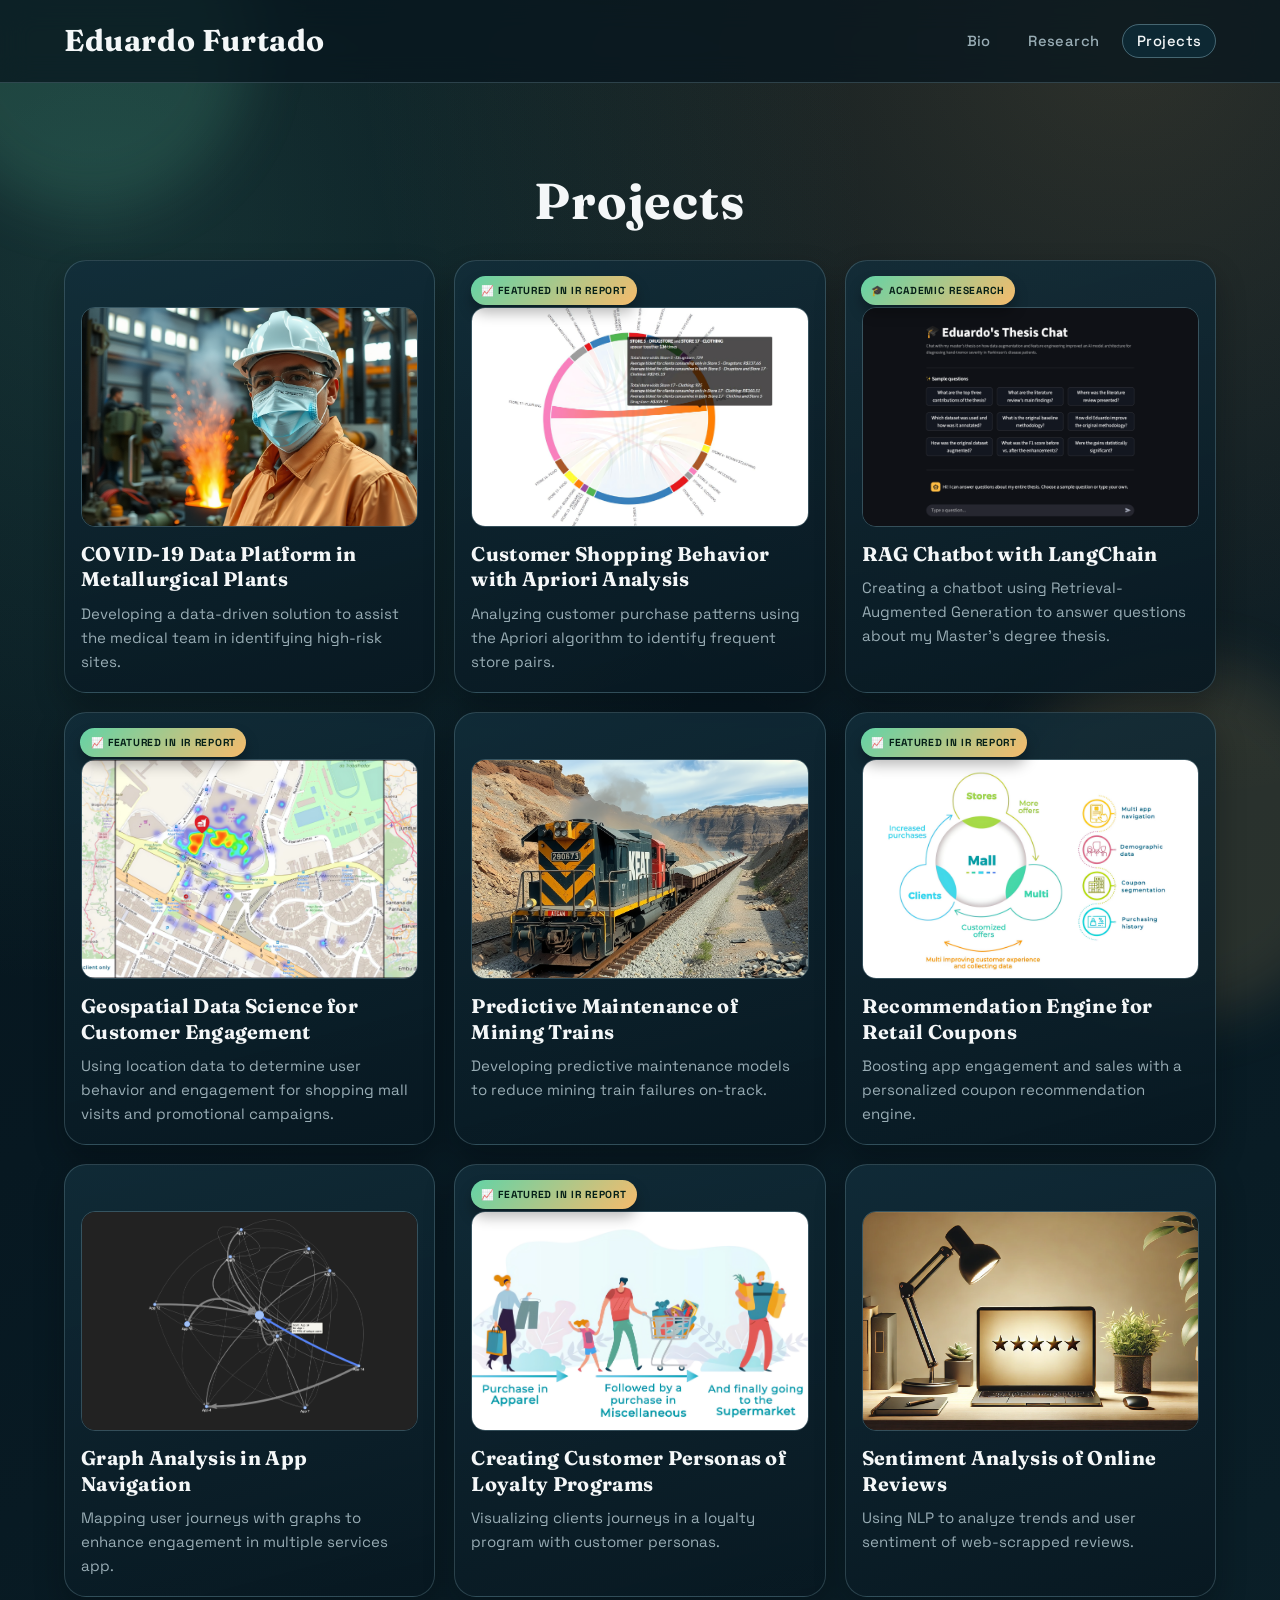
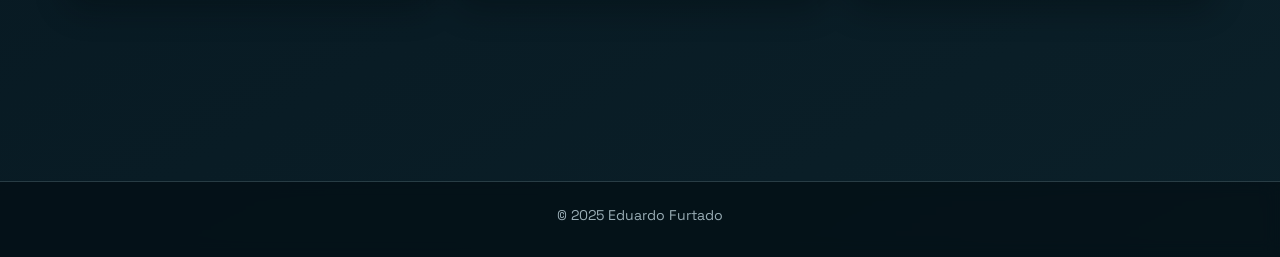
==== commit 34d76ee9: "Remove experience page" ====
--- a/projects/index.html
+++ b/projects/index.html
@@ -16,7 +16,6 @@
             <nav>
                 <ul>
                     <li><a href="../index.html">Bio</a></li>
-                    <li><a href="../experience.html">Experience</a></li>
                     <li><a href="../research.html">Research</a></li>
                     <li><a href="index.html">Projects</a></li>
                 </ul>
--- a/styles.css
+++ b/styles.css
@@ -158,10 +158,9 @@
 }
 
 body.page-home nav ul li:nth-child(1) a,
-body.page-experience nav ul li:nth-child(2) a,
-body.page-research nav ul li:nth-child(3) a,
-body.page-projects nav ul li:nth-child(4) a,
-body.page-project-detail nav ul li:nth-child(4) a {
+body.page-research nav ul li:nth-child(2) a,
+body.page-projects nav ul li:nth-child(3) a,
+body.page-project-detail nav ul li:nth-child(3) a {
     color: var(--ink-strong);
     border-color: var(--line-strong);
     background: rgba(14, 46, 59, 0.7);
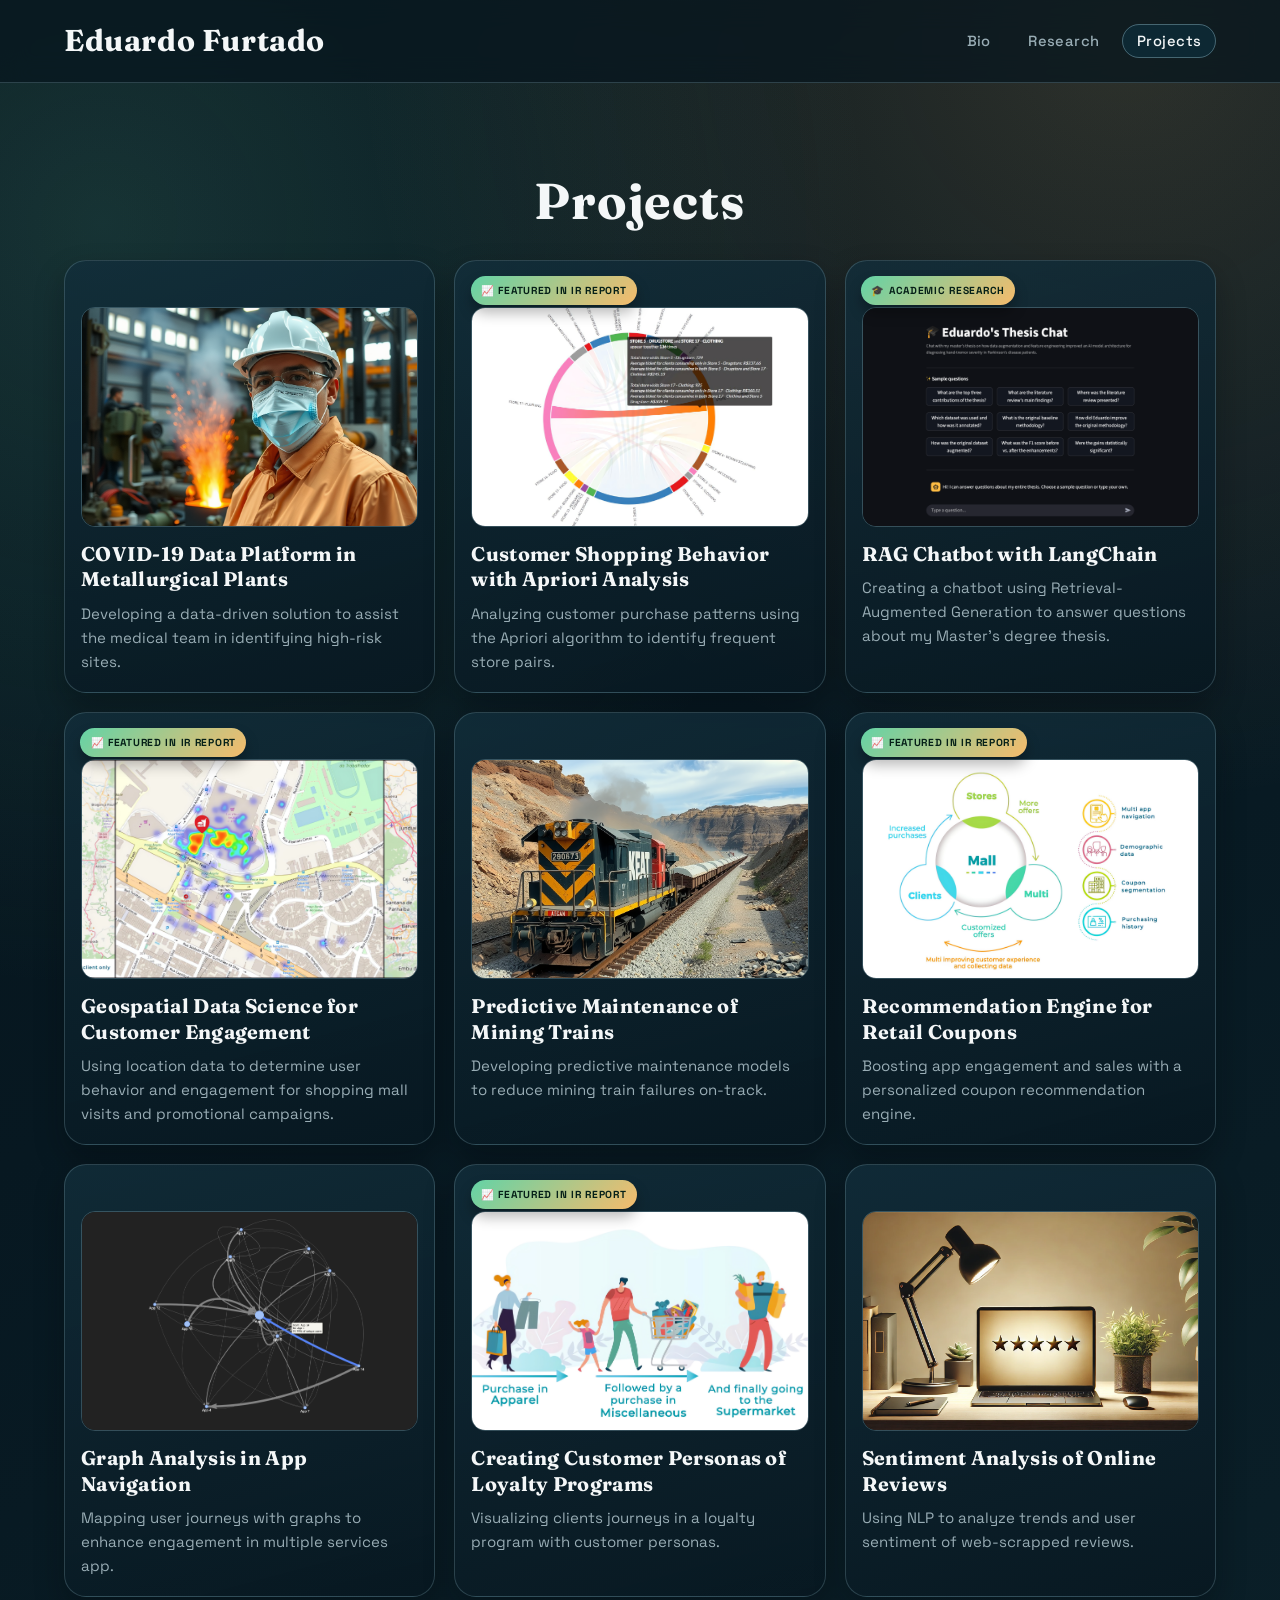
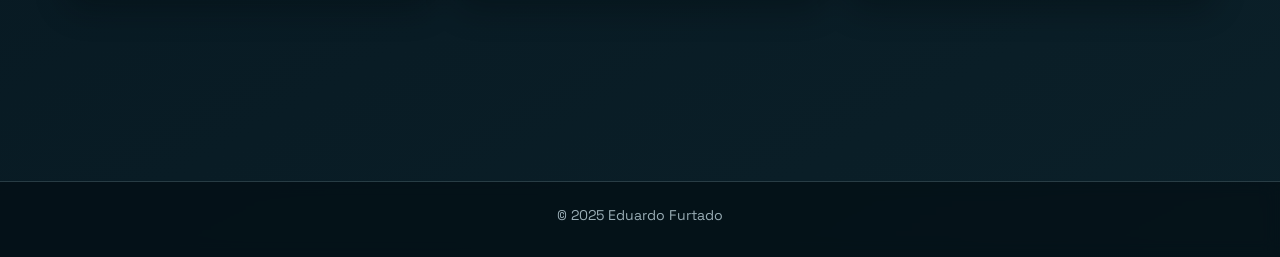
==== commit 6aa2220e: "Fix nav highlight and dark bleed" ====
--- a/projects/index.html
+++ b/projects/index.html
@@ -4,7 +4,8 @@
     <script defer src="https://cloud.umami.is/script.js" data-website-id="465fb713-8830-48a1-bde2-ccd49386de1f"></script>
 
     <meta charset="UTF-8">
-    <meta name="viewport" content="width=device-width, initial-scale=1.0">
+    <meta name="viewport" content="width=device-width, initial-scale=1.0, viewport-fit=cover">
+    <meta name="theme-color" content="#06131a">
     <title>Eduardo Furtado Portfolio - Projects</title>
     <link rel="icon" href="../assets/images/favicon.png" type="image/x-icon">
     <link rel="stylesheet" href="../styles.css">
--- a/styles.css
+++ b/styles.css
@@ -30,6 +30,12 @@
 
 html {
     scroll-behavior: smooth;
+    color-scheme: dark;
+    height: 100%;
+    min-height: -webkit-fill-available;
+    background-color: var(--bg-deep);
+    background-image: linear-gradient(150deg, var(--bg-deep) 0%, #071821 45%, var(--bg-mid) 100%);
+    overscroll-behavior-y: none;
 }
 
 body {
@@ -37,12 +43,32 @@
     color: var(--ink);
     line-height: 1.7;
     min-height: 100vh;
+    min-height: 100dvh;
+    min-height: -webkit-fill-available;
     position: relative;
     overflow-x: hidden;
+    overscroll-behavior-y: none;
+    background-color: var(--bg-deep);
+    background-attachment: scroll;
     background:
         radial-gradient(circle at 8% 12%, rgba(80, 160, 140, 0.22) 0%, rgba(80, 160, 140, 0) 38%),
         radial-gradient(circle at 88% 2%, rgba(246, 187, 108, 0.16) 0%, rgba(246, 187, 108, 0) 36%),
         linear-gradient(150deg, var(--bg-deep) 0%, #071821 45%, var(--bg-mid) 100%);
+}
+
+@supports (-webkit-touch-callout: none) {
+    html,
+    body {
+        height: -webkit-fill-available;
+        min-height: -webkit-fill-available;
+        background-color: var(--bg-deep);
+    }
+}
+
+@supports (padding: env(safe-area-inset-bottom)) {
+    body {
+        padding-bottom: env(safe-area-inset-bottom);
+    }
 }
 
 body::before,
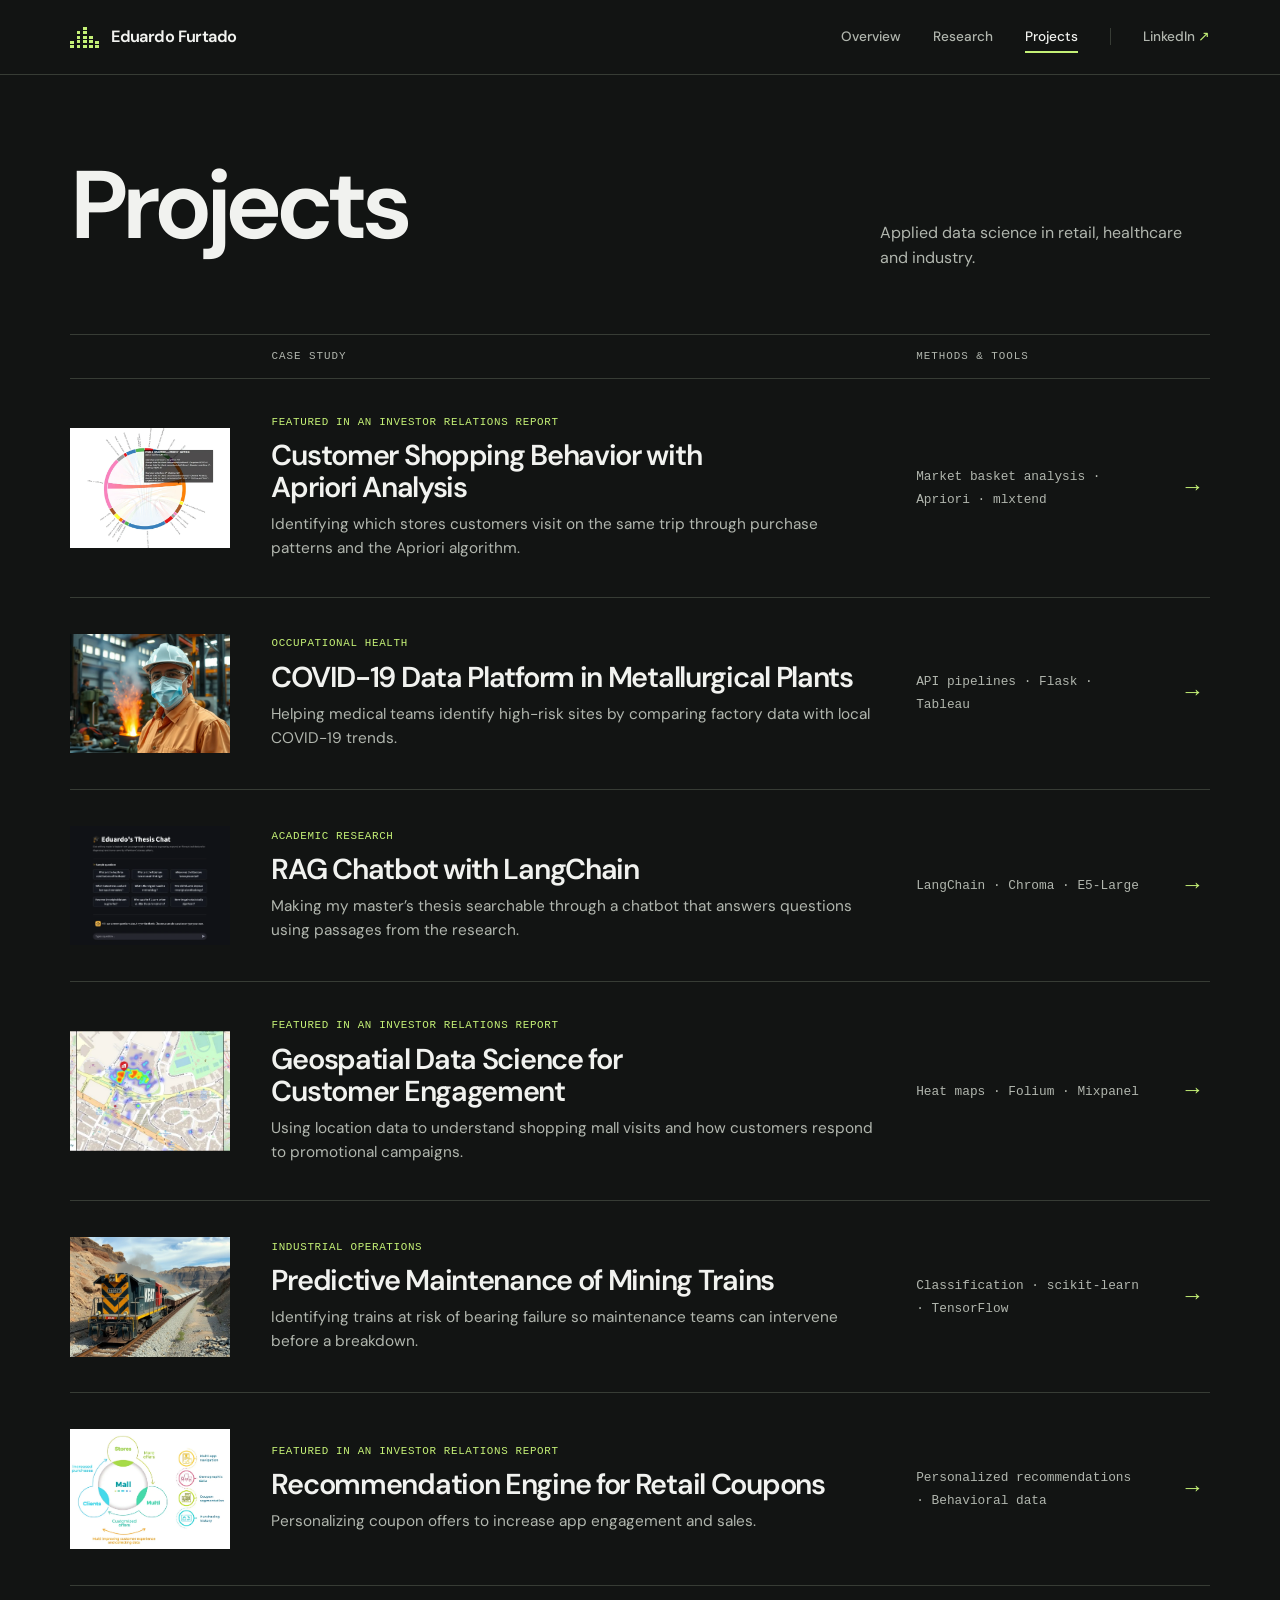
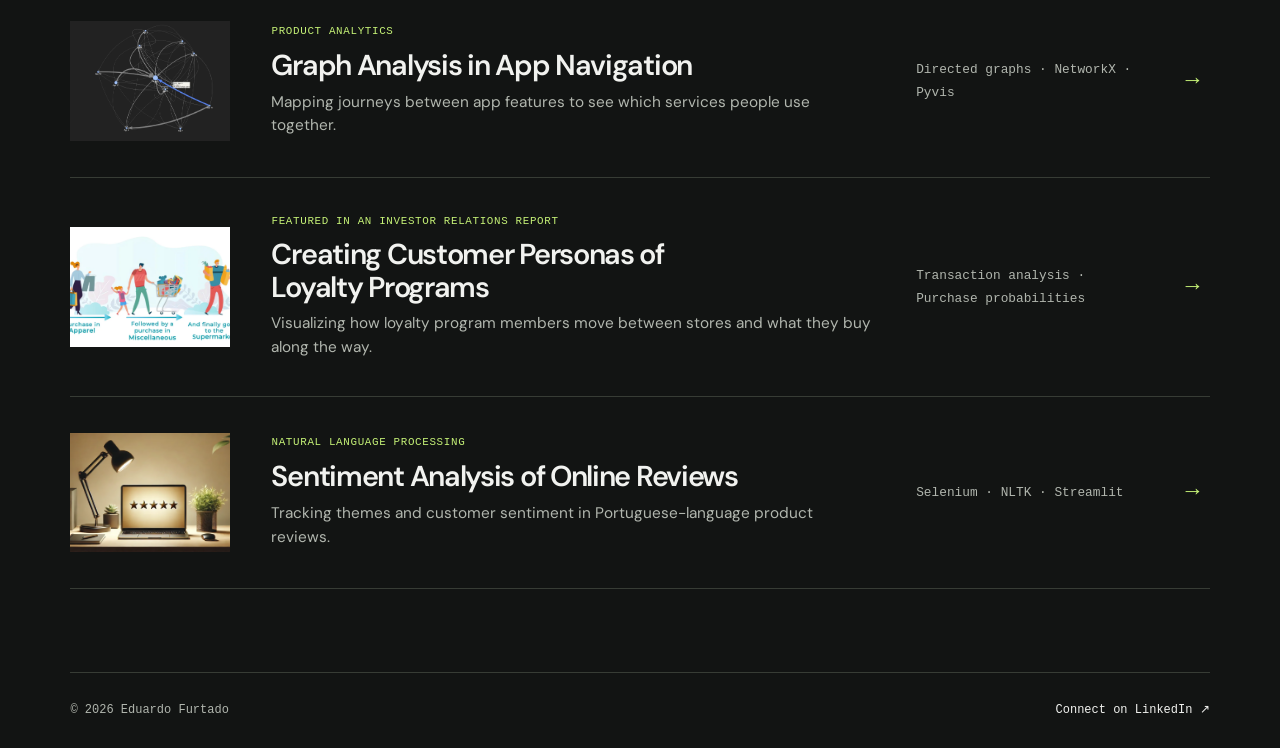
==== commit c40563fb: "Redesign portfolio and introduce data science consulting work" ====
--- a/projects/index.html
+++ b/projects/index.html
@@ -4,141 +4,174 @@
     <script defer src="https://cloud.umami.is/script.js" data-website-id="465fb713-8830-48a1-bde2-ccd49386de1f"></script>
 
     <meta charset="UTF-8">
+    <meta name="color-scheme" content="dark">
     <meta name="viewport" content="width=device-width, initial-scale=1.0, viewport-fit=cover">
-    <meta name="theme-color" content="#06131a">
-    <title>Eduardo Furtado Portfolio - Projects</title>
-    <link rel="icon" href="../assets/images/favicon.png" type="image/x-icon">
+    <meta name="theme-color" content="#121413">
+    <title>Projects — Eduardo Furtado</title>
+    <link rel="icon" href="../assets/images/favicon.png" type="image/png">
     <link rel="stylesheet" href="../styles.css">
+    <link rel="stylesheet" href="directory.css">
 </head>
 <body class="page-projects">
-    <header>
-        <div class="container header-content">
-            <a href="../index.html" class="title-link"><h1>Eduardo Furtado</h1></a>
-            <nav>
-                <ul>
-                    <li><a href="../index.html">Bio</a></li>
-                    <li><a href="../research.html">Research</a></li>
-                    <li><a href="index.html">Projects</a></li>
-                </ul>
+    <a class="skip-link" href="#projects">Skip to content</a>
+    <header class="site-header">
+        <div class="header-inner wrap">
+            <a class="brand" href="../index.html" aria-label="Eduardo Furtado, home">
+                <span class="brand-mark" aria-hidden="true"><i></i><i></i><i></i><i></i><i></i></span>
+                <span class="brand-name">Eduardo Furtado</span>
+            </a>
+            <nav class="main-nav" aria-label="Main navigation">
+                <a href="../index.html">Overview</a>
+                <a href="../research.html">Research</a>
+                <a href="../projects/index.html" aria-current="page">Projects</a>
+                <a class="nav-contact" href="https://www.linkedin.com/in/eduardo-furtado" target="_blank" rel="noopener">LinkedIn <span aria-hidden="true">↗</span></a>
             </nav>
         </div>
     </header>
 
-
-
-    <main>
-        <section id="projects" class="section">
-            <div class="container-portfolio">
-                <h2 class="research-title">Projects</h2>
-                <div class="projects-grid">
-
-
-
-                    <a href="covid/index.html" class="project-card-link">
-                        <div class="project-card">
-                            <img src="covid/featured.png" alt="Featured image" class="project-image">
-                            <h3>COVID-19 Data Platform in Metallurgical Plants</h3>
-                            <p>Developing a data-driven solution to assist the medical team in identifying high-risk sites.</p>
-                        </div>
-                    </a>
-
-
-
-                    <a href="apriori/index.html" class="project-card-link">
-                        <div class="project-card">
-                            <span class="featured-badge">📈 Featured in IR Report</span>
-                            <img src="apriori/featured.jpg" alt="Featured image" class="project-image">
-                            <h3>Customer Shopping Behavior with Apriori Analysis</h3>
-                            <p>Analyzing customer purchase patterns using the Apriori algorithm to identify frequent store pairs.</p>
-                        </div>
-                    </a>
-
-                    
-                    
-                    <a href="chatbot/index.html" class="project-card-link">
-                        <div class="project-card">
-                            <span class="featured-badge">🎓 Academic Research</span>
-                            <img src="chatbot/featured.png" alt="Featured image" class="project-image">
-                            <h3>RAG Chatbot with LangChain</h3>
-                            <p>Creating a chatbot using Retrieval-Augmented Generation to answer questions about my Master's degree thesis.</p>
-                        </div>
-                    </a>
-
-                    
-                    
-                    <a href="geospatial/index.html" class="project-card-link">
-                        <div class="project-card">
-                            <span class="featured-badge">📈 Featured in IR Report</span>
-                            <img src="geospatial/featured.jpg" alt="Featured image" class="project-image">
-                            <h3>Geospatial Data Science for Customer Engagement</h3>
-                            <p>Using location data to determine user behavior and engagement for shopping mall visits and promotional campaigns.</p>
-                        </div>
-                    </a>
-
-
-
-                    <a href="maintenance/index.html" class="project-card-link">
-                        <div class="project-card">
-                            <img src="maintenance/featured.png" alt="Featured image" class="project-image">
-                            <h3>Predictive Maintenance of Mining Trains</h3>
-                            <p>Developing predictive maintenance models to reduce mining train failures on-track.</p>
-                        </div>
-                    </a>
-
-
-
-                    <a href="recommendation/index.html" class="project-card-link">
-                        <div class="project-card">
-                            <span class="featured-badge">📈 Featured in IR Report</span>
-                            <img src="recommendation/featured.jpg" alt="Featured image" class="project-image">
-                            <h3>Recommendation Engine for Retail Coupons</h3>
-                            <p>Boosting app engagement and sales with a personalized coupon recommendation engine.</p>
-                        </div>
-                    </a>
-
-
-
-                    <a href="graph/index.html" class="project-card-link">
-                        <div class="project-card">
-                            <img src="graph/featured.png" alt="Featured image" class="project-image">
-                            <h3>Graph Analysis in App Navigation</h3>
-                            <p>Mapping user journeys with graphs to enhance engagement in multiple services app.</p>
-                        </div>
-                    </a>
-
-
-
-                    <a href="persona/index.html" class="project-card-link">
-                        <div class="project-card">
-                            <span class="featured-badge">📈 Featured in IR Report</span>
-                            <img src="persona/featured.jpg" alt="Featured image" class="project-image">
-                            <h3>Creating Customer Personas of Loyalty Programs</h3>
-                            <p>Visualizing clients journeys in a loyalty program with customer personas.</p>
-                        </div>
-                    </a>
-
-
-                    
-                    <a href="reviews/index.html" class="project-card-link">
-                        <div class="project-card">
-                            <img src="reviews/featured.png" alt="Featured image" class="project-image">
-                            <h3>Sentiment Analysis of Online Reviews</h3>
-                            <p>Using NLP to analyze trends and user sentiment of web-scrapped reviews.</p>
-                        </div>
-                    </a>
-
-
-
-                </div>
-            </div>
-        </section>
+    <main id="projects" class="wrap project-directory">
+        <div class="directory-heading">
+            <h1>Projects</h1>
+            <p>Applied data science in retail, healthcare and industry.</p>
+        </div>
+        <div class="directory-columns" aria-hidden="true">
+            <span>Case study</span>
+            <span>Methods &amp; tools</span>
+        </div>
+        <ul class="directory-list">
+            <li>
+                <a class="directory-entry" href="apriori/index.html" aria-labelledby="apriori-title">
+                    <span class="directory-entry-image">
+                        <img src="apriori/featured.webp" alt="" decoding="async" width="1152" height="928">
+                    </span>
+                    <div class="directory-entry-text">
+                        <p class="directory-entry-note">Featured in an investor relations report</p>
+                        <h2 id="apriori-title">Customer Shopping Behavior with Apriori Analysis</h2>
+                        <p class="directory-entry-summary">Identifying which stores customers visit on the same trip through purchase patterns and the Apriori algorithm.</p>
+                    </div>
+                    <p class="directory-entry-methods">Market basket analysis · Apriori · mlxtend</p>
+                    <span class="directory-entry-arrow" aria-hidden="true">→</span>
+                </a>
+            </li>
+            <li>
+                <a class="directory-entry" href="covid/index.html" aria-labelledby="covid-title">
+                    <span class="directory-entry-image">
+                        <img src="covid/featured.webp" alt="" loading="lazy" decoding="async" width="960" height="960">
+                    </span>
+                    <div class="directory-entry-text">
+                        <p class="directory-entry-note">Occupational health</p>
+                        <h2 id="covid-title">COVID-19 Data Platform in Metallurgical Plants</h2>
+                        <p class="directory-entry-summary">Helping medical teams identify high-risk sites by comparing factory data with local COVID-19 trends.</p>
+                    </div>
+                    <p class="directory-entry-methods">API pipelines · Flask · Tableau</p>
+                    <span class="directory-entry-arrow" aria-hidden="true">→</span>
+                </a>
+            </li>
+            <li>
+                <a class="directory-entry" href="chatbot/index.html" aria-labelledby="chatbot-title">
+                    <span class="directory-entry-image">
+                        <img src="chatbot/featured.webp" alt="" loading="lazy" decoding="async" width="960" height="540">
+                    </span>
+                    <div class="directory-entry-text">
+                        <p class="directory-entry-note">Academic research</p>
+                        <h2 id="chatbot-title">RAG Chatbot with LangChain</h2>
+                        <p class="directory-entry-summary">Making my master’s thesis searchable through a chatbot that answers questions using passages from the research.</p>
+                    </div>
+                    <p class="directory-entry-methods">LangChain · Chroma · E5-Large</p>
+                    <span class="directory-entry-arrow" aria-hidden="true">→</span>
+                </a>
+            </li>
+            <li>
+                <a class="directory-entry" href="geospatial/index.html" aria-labelledby="geospatial-title">
+                    <span class="directory-entry-image">
+                        <img src="geospatial/featured.webp" alt="" loading="lazy" decoding="async" width="1152" height="312">
+                    </span>
+                    <div class="directory-entry-text">
+                        <p class="directory-entry-note">Featured in an investor relations report</p>
+                        <h2 id="geospatial-title">Geospatial Data Science for Customer Engagement</h2>
+                        <p class="directory-entry-summary">Using location data to understand shopping mall visits and how customers respond to promotional campaigns.</p>
+                    </div>
+                    <p class="directory-entry-methods">Heat maps · Folium · Mixpanel</p>
+                    <span class="directory-entry-arrow" aria-hidden="true">→</span>
+                </a>
+            </li>
+            <li>
+                <a class="directory-entry" href="maintenance/index.html" aria-labelledby="maintenance-title">
+                    <span class="directory-entry-image">
+                        <img src="maintenance/featured.webp" alt="" loading="lazy" decoding="async" width="960" height="960">
+                    </span>
+                    <div class="directory-entry-text">
+                        <p class="directory-entry-note">Industrial operations</p>
+                        <h2 id="maintenance-title">Predictive Maintenance of Mining Trains</h2>
+                        <p class="directory-entry-summary">Identifying trains at risk of bearing failure so maintenance teams can intervene before a breakdown.</p>
+                    </div>
+                    <p class="directory-entry-methods">Classification · scikit-learn · TensorFlow</p>
+                    <span class="directory-entry-arrow" aria-hidden="true">→</span>
+                </a>
+            </li>
+            <li>
+                <a class="directory-entry" href="recommendation/index.html" aria-labelledby="recommendation-title">
+                    <span class="directory-entry-image">
+                        <img src="recommendation/featured.webp" alt="" loading="lazy" decoding="async" width="1152" height="634">
+                    </span>
+                    <div class="directory-entry-text">
+                        <p class="directory-entry-note">Featured in an investor relations report</p>
+                        <h2 id="recommendation-title">Recommendation Engine for Retail Coupons</h2>
+                        <p class="directory-entry-summary">Personalizing coupon offers to increase app engagement and sales.</p>
+                    </div>
+                    <p class="directory-entry-methods">Personalized recommendations · Behavioral data</p>
+                    <span class="directory-entry-arrow" aria-hidden="true">→</span>
+                </a>
+            </li>
+            <li>
+                <a class="directory-entry" href="graph/index.html" aria-labelledby="graph-title">
+                    <span class="directory-entry-image">
+                        <img src="graph/featured.webp" alt="" loading="lazy" decoding="async" width="1152" height="648">
+                    </span>
+                    <div class="directory-entry-text">
+                        <p class="directory-entry-note">Product analytics</p>
+                        <h2 id="graph-title">Graph Analysis in App Navigation</h2>
+                        <p class="directory-entry-summary">Mapping journeys between app features to see which services people use together.</p>
+                    </div>
+                    <p class="directory-entry-methods">Directed graphs · NetworkX · Pyvis</p>
+                    <span class="directory-entry-arrow" aria-hidden="true">→</span>
+                </a>
+            </li>
+            <li>
+                <a class="directory-entry" href="persona/index.html" aria-labelledby="persona-title">
+                    <span class="directory-entry-image">
+                        <img src="persona/featured.webp" alt="" loading="lazy" decoding="async" width="1152" height="576">
+                    </span>
+                    <div class="directory-entry-text">
+                        <p class="directory-entry-note">Featured in an investor relations report</p>
+                        <h2 id="persona-title">Creating Customer Personas of Loyalty Programs</h2>
+                        <p class="directory-entry-summary">Visualizing how loyalty program members move between stores and what they buy along the way.</p>
+                    </div>
+                    <p class="directory-entry-methods">Transaction analysis · Purchase probabilities</p>
+                    <span class="directory-entry-arrow" aria-hidden="true">→</span>
+                </a>
+            </li>
+            <li>
+                <a class="directory-entry" href="reviews/index.html" aria-labelledby="reviews-title">
+                    <span class="directory-entry-image">
+                        <img src="reviews/featured.webp" alt="" loading="lazy" decoding="async" width="960" height="549">
+                    </span>
+                    <div class="directory-entry-text">
+                        <p class="directory-entry-note">Natural language processing</p>
+                        <h2 id="reviews-title">Sentiment Analysis of Online Reviews</h2>
+                        <p class="directory-entry-summary">Tracking themes and customer sentiment in Portuguese-language product reviews.</p>
+                    </div>
+                    <p class="directory-entry-methods">Selenium · NLTK · Streamlit</p>
+                    <span class="directory-entry-arrow" aria-hidden="true">→</span>
+                </a>
+            </li>
+        </ul>
     </main>
 
-
-
     <footer>
-        <div class="container">
-            <p>© 2025 Eduardo Furtado</p>
+        <div class="footer-inner wrap">
+            <p>© 2026 Eduardo Furtado</p>
+            <a href="https://www.linkedin.com/in/eduardo-furtado" target="_blank" rel="noopener">Connect on LinkedIn <span aria-hidden="true">↗</span></a>
         </div>
     </footer>
 </body>
--- a/styles.css
+++ b/styles.css
@@ -1,933 +1,258 @@
-@import url("https://fonts.googleapis.com/css2?family=Fraunces:opsz,wght@9..144,500;9..144,700&family=Space+Grotesk:wght@400;500;600;700&display=swap");
+@font-face {
+    font-family: "DM Sans";
+    src: url("assets/fonts/dm-sans.woff2") format("woff2");
+    font-style: normal;
+    font-weight: 400 700;
+    font-display: swap;
+}
 
 :root {
-    --bg-deep: #06131a;
-    --bg-mid: #0b2029;
-    --bg-soft: rgba(15, 39, 50, 0.7);
-    --bg-card: linear-gradient(165deg, rgba(18, 46, 59, 0.82) 0%, rgba(8, 24, 33, 0.9) 100%);
-    --ink-strong: #f4f7f8;
-    --ink: #d3dfe4;
-    --ink-soft: #99adb5;
-    --accent: #63d3a6;
-    --accent-soft: #9ee7c8;
-    --accent-alt: #f6bb6c;
-    --line: rgba(147, 186, 200, 0.25);
-    --line-strong: rgba(147, 186, 200, 0.42);
-    --shadow-lg: 0 24px 48px rgba(2, 10, 14, 0.45);
-    --shadow-md: 0 14px 30px rgba(2, 9, 13, 0.32);
-    --radius-xl: 28px;
-    --radius-lg: 22px;
-    --radius-md: 16px;
-    --radius-sm: 12px;
-    --content-max: 1200px;
-}
-
-* {
-    margin: 0;
-    padding: 0;
-    box-sizing: border-box;
-}
-
-html {
-    scroll-behavior: smooth;
     color-scheme: dark;
+    --bg: #121413;
+    --surface: #1b1e1b;
+    --ink: #f1f2ef;
+    --muted: #b1b6ae;
+    --accent: #c4f076;
+    --rule: #373c35;
+    --sans: "DM Sans", "Helvetica Neue", Arial, sans-serif;
+    --mono: ui-monospace, "SFMono-Regular", Consolas, "Liberation Mono", Menlo, monospace;
+    --gutter: clamp(1.2rem, 5.5vw, 5.25rem);
+    font-family: var(--sans);
+    color: var(--ink);
+    background: var(--bg);
+    -webkit-text-size-adjust: 100%;
+}
+
+:root.personal-letter {
+    --bg: #24231f;
+    --surface: #2e2d28;
+    --ink: #f2ede4;
+    --muted: #c8c3b9;
+    --accent: #dcbf8e;
+    --rule: #4c4941;
+    --serif: Georgia, "Times New Roman", serif;
+}
+
+*, *::before, *::after { box-sizing: border-box; }
+body, h1, h2, h3, p, figure { margin: 0; }
+img, video { max-width: 100%; }
+a { color: inherit; }
+a:focus-visible { outline: 2px solid var(--accent); outline-offset: 4px; }
+::selection { color: var(--bg); background: var(--accent); }
+.wrap { width: min(calc(100% - 2 * var(--gutter)), 78rem); margin-inline: auto; }
+
+.skip-link {
+    position: absolute;
+    z-index: 3;
+    top: .5rem;
+    left: var(--gutter);
+    transform: translateY(-160%);
+    padding: .75rem 1rem;
+    background: var(--accent);
+    color: var(--bg);
+}
+.skip-link:focus { transform: none; }
+
+.site-header { border-bottom: 1px solid var(--rule); }
+.header-inner, .brand, .main-nav, .footer-inner { display: flex; align-items: center; }
+.header-inner { justify-content: space-between; gap: 1rem; min-height: 4.6rem; }
+.brand {
+    gap: .75rem;
+    font: 650 1.02rem/1.3 var(--sans);
+    letter-spacing: -.035em;
+    text-decoration: none;
+    white-space: nowrap;
+}
+.brand-mark {
+    width: 1.8rem;
+    height: 1.4rem;
+    display: flex;
+    align-items: end;
+    justify-content: space-between;
+    color: var(--accent);
+}
+.brand-mark i {
+    width: 13%;
     height: 100%;
-    min-height: -webkit-fill-available;
-    background-color: var(--bg-deep);
-    background-image: linear-gradient(150deg, var(--bg-deep) 0%, #071821 45%, var(--bg-mid) 100%);
-    overscroll-behavior-y: none;
-}
-
-body {
-    font-family: "Space Grotesk", "Avenir Next", "Segoe UI", sans-serif;
-    color: var(--ink);
-    line-height: 1.7;
-    min-height: 100vh;
-    min-height: 100dvh;
-    min-height: -webkit-fill-available;
+    background: repeating-linear-gradient(to top, currentColor 0 3px, transparent 3px 4.5px);
+}
+.brand-mark i:nth-child(1) { height: 40%; }
+.brand-mark i:nth-child(2) { height: 80%; }
+.brand-mark i:nth-child(4) { height: 60%; }
+.brand-mark i:nth-child(5) { height: 40%; }
+.main-nav { gap: clamp(1rem, 2.5vw, 2.4rem); }
+.main-nav a {
     position: relative;
-    overflow-x: hidden;
-    overscroll-behavior-y: none;
-    background-color: var(--bg-deep);
-    background-attachment: scroll;
-    background:
-        radial-gradient(circle at 8% 12%, rgba(80, 160, 140, 0.22) 0%, rgba(80, 160, 140, 0) 38%),
-        radial-gradient(circle at 88% 2%, rgba(246, 187, 108, 0.16) 0%, rgba(246, 187, 108, 0) 36%),
-        linear-gradient(150deg, var(--bg-deep) 0%, #071821 45%, var(--bg-mid) 100%);
-}
-
-@supports (-webkit-touch-callout: none) {
-    html,
-    body {
-        height: -webkit-fill-available;
-        min-height: -webkit-fill-available;
-        background-color: var(--bg-deep);
-    }
-}
-
-@supports (padding: env(safe-area-inset-bottom)) {
-    body {
-        padding-bottom: env(safe-area-inset-bottom);
-    }
-}
-
-body::before,
-body::after {
-    content: "";
-    position: fixed;
-    z-index: -1;
-    pointer-events: none;
-    border-radius: 50%;
-    filter: blur(28px);
-}
-
-body::before {
-    width: 320px;
-    height: 320px;
-    top: -110px;
-    left: -70px;
-    background: rgba(99, 211, 166, 0.16);
-}
-
-body::after {
-    width: 360px;
-    height: 360px;
-    bottom: -120px;
-    right: -80px;
-    background: rgba(246, 187, 108, 0.14);
-}
-
-main,
-header,
-footer {
-    position: relative;
-    z-index: 1;
-}
-
-img,
-video {
-    max-width: 100%;
-    display: block;
-}
-
-.container,
-.container-about,
-.container-featured,
-.container-portfolio {
-    width: min(90%, var(--content-max));
-    margin: 0 auto;
-}
-
-.container-experience {
-    width: min(88%, 980px);
-    margin: 0 auto;
-    padding-top: 1rem;
-}
-
-.container-no-top-padding {
-    padding-top: 0;
-}
-
-header {
-    position: sticky;
-    top: 0;
-    z-index: 40;
-    backdrop-filter: blur(14px);
-    background: rgba(8, 22, 30, 0.74);
-    border-bottom: 1px solid var(--line);
-}
-
-.header-content {
-    display: flex;
-    justify-content: space-between;
-    align-items: center;
-    gap: 1rem;
-    padding: 0.95rem 0;
-}
-
-header h1 {
-    font-family: "Fraunces", Georgia, serif;
-    font-size: clamp(1.45rem, 2.35vw, 1.9rem);
-    letter-spacing: 0.02em;
-    color: var(--ink-strong);
-}
-
-.title-link {
-    color: inherit;
-    text-decoration: none;
-}
-
-nav ul {
-    list-style: none;
-    display: flex;
-    gap: 0.5rem;
-    flex-wrap: wrap;
-    justify-content: center;
-}
-
-nav ul li a {
-    color: var(--ink-soft);
-    text-decoration: none;
-    font-size: 0.92rem;
+    color: var(--muted);
+    padding-block: .8rem;
+    font-size: .85rem;
     font-weight: 500;
-    letter-spacing: 0.03em;
-    padding: 0.42rem 0.85rem;
-    border-radius: 999px;
-    border: 1px solid transparent;
-    transition: color 0.25s ease, border-color 0.25s ease, background-color 0.25s ease;
-}
-
-nav ul li a:hover {
-    color: var(--ink-strong);
-    border-color: var(--line);
-    background: rgba(14, 39, 50, 0.65);
-}
-
-body.page-home nav ul li:nth-child(1) a,
-body.page-research nav ul li:nth-child(2) a,
-body.page-projects nav ul li:nth-child(3) a,
-body.page-project-detail nav ul li:nth-child(3) a {
-    color: var(--ink-strong);
-    border-color: var(--line-strong);
-    background: rgba(14, 46, 59, 0.7);
-}
-
-main {
-    padding-bottom: 3.5rem;
-}
-
-section {
-    padding: clamp(3rem, 7vw, 5.5rem) 0;
-}
-
-#about {
-    padding-top: clamp(3.2rem, 7vw, 6rem);
-}
-
-h1,
-h2,
-h3 {
-    color: var(--ink-strong);
-}
-
-h2,
-h3 {
-    font-family: "Fraunces", Georgia, serif;
-    letter-spacing: 0.015em;
-    line-height: 1.25;
-}
-
-h2 {
-    font-size: clamp(2rem, 4vw, 2.9rem);
-    margin-bottom: 1.25rem;
-}
-
-h3 {
-    font-size: clamp(1.35rem, 2.3vw, 1.85rem);
-    margin-bottom: 0.8rem;
-}
-
-h4 {
-    color: var(--ink);
-    font-size: 1rem;
-    font-weight: 500;
-    margin-bottom: 0.75rem;
-    line-height: 1.4;
-}
-
-p {
-    color: var(--ink);
-    margin-bottom: 1.1rem;
-    font-size: 1.02rem;
-}
-
-p.small-margin-bottom {
-    margin-bottom: 0.65rem;
-}
-
-.external-link {
-    color: #95d8ff;
-    text-decoration: underline;
-    text-decoration-color: rgba(149, 216, 255, 0.55);
-    text-underline-offset: 3px;
-    transition: color 0.25s ease, text-decoration-color 0.25s ease;
-}
-
-.external-link:hover {
-    color: #c6ecff;
-    text-decoration-color: rgba(198, 236, 255, 0.95);
-}
-
-.about-content {
-    display: grid;
-    grid-template-columns: minmax(250px, 320px) 1fr;
-    gap: 1.5rem;
-    align-items: start;
-}
-
-.profile-section,
-.about-text-section,
-.featured-card,
-.project-card,
-.publication-card,
-.job-entry,
-.education-entry {
-    background: var(--bg-card);
-    border: 1px solid var(--line);
-    box-shadow: var(--shadow-md);
-    border-radius: var(--radius-lg);
-}
-
-.profile-section {
-    text-align: center;
-    padding: 1.5rem 1.25rem;
-    position: sticky;
-    top: 6.2rem;
-}
-
-.profile-pic {
-    border-radius: 50%;
-    width: 170px;
-    height: 170px;
-    object-fit: cover;
-    margin: 0 auto 1rem;
-    border: 4px solid rgba(148, 199, 216, 0.55);
-    box-shadow: 0 10px 24px rgba(1, 11, 15, 0.4);
-}
-
-.profile-section h2 {
-    font-size: clamp(1.5rem, 2.4vw, 1.9rem);
-    margin-bottom: 0.1rem;
-}
-
-.title {
-    margin-bottom: 0.95rem;
-    color: var(--ink-soft);
-    text-transform: uppercase;
-    letter-spacing: 0.09em;
-    font-size: 0.78rem;
-    font-weight: 600;
-}
-
-.linkedin-link {
-    display: inline-flex;
-    align-items: center;
-    justify-content: center;
-    width: 42px;
-    height: 42px;
-    border-radius: 50%;
-    border: 1px solid var(--line);
-    background: rgba(12, 37, 48, 0.72);
-    transition: transform 0.25s ease, border-color 0.25s ease, background-color 0.25s ease;
-}
-
-.linkedin-link:hover {
-    transform: translateY(-2px);
-    border-color: var(--line-strong);
-    background: rgba(17, 49, 62, 0.8);
-}
-
-.icon {
-    width: 17px;
-    height: 17px;
-    margin: 0;
-    filter: brightness(0) saturate(100%) invert(92%) sepia(4%) saturate(393%) hue-rotate(153deg) brightness(94%) contrast(91%);
-}
-
-.linkedin-link .icon {
-    width: 18px;
-    height: 18px;
-    filter: brightness(0) saturate(100%) invert(95%) sepia(10%) saturate(152%) hue-rotate(142deg) brightness(106%) contrast(98%);
-}
-
-.about-text-section {
-    padding: 1.7rem 1.8rem;
-}
-
-.interests-education {
-    display: grid;
-    grid-template-columns: repeat(2, minmax(0, 1fr));
-    gap: 1rem;
-    margin-top: 1.2rem;
-}
-
-.interests,
-.education {
-    width: 100%;
-    background: rgba(10, 29, 38, 0.58);
-    border: 1px solid var(--line);
-    border-radius: var(--radius-md);
-    padding: 1rem 1rem 1.1rem;
-}
-
-.interests ul,
-.education ul,
-.skills-column ul {
-    list-style: none;
-}
-
-.interests ul li,
-.education ul li,
-.skills-column ul li {
-    color: var(--ink);
-    margin-bottom: 0.55rem;
-    padding-left: 1rem;
-    position: relative;
-}
-
-.interests ul li::before,
-.education ul li::before,
-.skills-column ul li::before {
+    text-decoration: none;
+}
+.main-nav a[aria-current] { color: var(--ink); }
+.main-nav a[aria-current]::after {
     content: "";
     position: absolute;
-    left: 0;
-    top: 0.65em;
-    width: 6px;
-    height: 6px;
-    border-radius: 50%;
+    height: 2px;
+    inset: auto 0 .35rem;
     background: var(--accent);
-    box-shadow: 0 0 0 3px rgba(99, 211, 166, 0.22);
-}
-
-.institution,
-.company {
+}
+.main-nav a:hover, .brand:hover, .text-link:hover { color: var(--accent); }
+.nav-contact::before {
+    content: "";
+    margin-right: clamp(1rem, 2.5vw, 2.4rem);
+    border-left: 1px solid var(--rule);
+}
+.nav-contact span { color: var(--accent); }
+
+.hero {
+    max-width: 570px;
+    padding-block: clamp(2.75rem, 6vw, 5.75rem);
+}
+.hero-heading {
+    display: flex;
+    align-items: center;
+    justify-content: space-between;
+    gap: 1rem;
+}
+.hero-portrait {
     display: block;
-    font-size: 0.86rem;
-    color: var(--ink-soft);
-    margin-top: 0.2rem;
-}
-
-#publications h3 {
-    text-align: center;
-    margin-bottom: 1.5rem;
-}
-
-.publications-grid {
+    flex: none;
+    width: clamp(68px, 13vw, 122px);
+    height: auto;
+}
+.work-field, .background-item h3 {
+    font: 500 .7rem/1.5 var(--mono);
+    text-transform: uppercase;
+    letter-spacing: .09em;
+}
+.eyebrow { margin-bottom: 10px; color: var(--accent); font: 500 .875rem/1.4 system-ui, sans-serif; }
+.hero h1 {
+    font: 400 clamp(39px, 6.8vw, 70px)/.97 var(--serif);
+    letter-spacing: -.06em;
+}
+.intro {
+    margin: 25px 0 14px;
+    font: 400 clamp(19px, 2.8vw, 24px)/1.45 var(--serif);
+    letter-spacing: -.02em;
+}
+.hero-actions { display: flex; flex-wrap: wrap; align-items: baseline; gap: 0 20px; }
+.text-link {
+    display: inline-flex;
+    gap: .7rem;
+    align-items: center;
+    min-height: 2.7rem;
+    color: var(--ink);
+    text-decoration: none;
+    font: 600 .875rem/1.4 var(--sans);
+}
+.hero-actions .text-link {
+    display: inline-block;
+    min-height: 44px;
+    padding: 10px 0;
+    color: var(--accent);
+    font: 500 .875rem/1.45 system-ui, sans-serif;
+    text-decoration: underline;
+    text-underline-offset: 4px;
+}
+.hero-actions .text-link:hover { text-decoration-thickness: 2px; }
+.text-link span { display: inline-block; color: var(--accent); }
+.text-link:hover span { transform: translateX(2px); }
+
+.section-heading {
+    display: flex;
+    justify-content: space-between;
+    align-items: baseline;
+    gap: 1rem;
+    padding-block: 1.55rem 1.35rem;
+    border-top: 1px solid var(--rule);
+}
+.section-heading h2 {
+    font: 400 clamp(2.1rem, 3.65vw, 3.45rem)/1.05 var(--serif);
+    letter-spacing: -.045em;
+}
+.section-heading .text-link { white-space: nowrap; }
+.work-list { border-bottom: 1px solid var(--rule); }
+.work-entry {
     display: grid;
-    grid-template-columns: repeat(2, minmax(0, 1fr));
-    gap: 1.2rem;
-}
-
-.featured-grid,
-.projects-grid {
-    display: grid;
-    grid-template-columns: repeat(3, minmax(0, 1fr));
-    gap: 1.2rem;
-}
-
-.project-card-link {
-    text-decoration: none;
-    color: inherit;
-    display: block;
-    height: 100%;
-}
-
-.featured-card,
-.project-card,
-.publication-card {
-    position: relative;
-    overflow: hidden;
-    padding: 2.9rem 1rem 1.1rem;
-    transition: transform 0.35s ease, border-color 0.35s ease, box-shadow 0.35s ease;
-    height: 100%;
-}
-
-.featured-card::after,
-.project-card::after,
-.publication-card::after {
-    content: "";
-    position: absolute;
-    inset: 0;
-    background: linear-gradient(140deg, rgba(99, 211, 166, 0.12), rgba(246, 187, 108, 0.06));
-    opacity: 0;
-    transition: opacity 0.35s ease;
-    pointer-events: none;
-}
-
-.project-card-link:hover .featured-card,
-.project-card-link:hover .project-card,
-.project-card-link:hover .publication-card {
-    transform: translateY(-6px);
-    border-color: var(--line-strong);
-    box-shadow: var(--shadow-lg);
-}
-
-.project-card-link:hover .featured-card::after,
-.project-card-link:hover .project-card::after,
-.project-card-link:hover .publication-card::after {
-    opacity: 1;
-}
-
-.publication-img,
-.project-image {
-    width: 100%;
-    height: 220px;
-    object-fit: cover;
-    object-position: center;
-    border-radius: calc(var(--radius-md) - 2px);
-    margin-bottom: 0.9rem;
-    border: 1px solid rgba(157, 198, 212, 0.28);
-    transition: transform 0.55s cubic-bezier(0.2, 0.65, 0.2, 1), filter 0.4s ease;
-}
-
-.project-card-link:hover .publication-img,
-.project-card-link:hover .project-image {
-    transform: scale(1.03);
-    filter: saturate(1.07);
-}
-
-.featured-card h4,
-.project-card h3,
-.publication-card h4 {
-    font-family: "Fraunces", Georgia, serif;
-    line-height: 1.3;
-    margin-bottom: 0.55rem;
-}
-
-.featured-card h4,
-.publication-card h4 {
-    font-size: 1.18rem;
-}
-
-.project-card h3 {
-    font-size: 1.24rem;
-}
-
-.featured-card p,
-.project-card p,
-.publication-card p,
-.skills-column ul li,
-.project-date {
-    color: var(--ink-soft);
-    margin-bottom: 0;
-    font-size: 0.94rem;
-    line-height: 1.6;
-}
-
-.project-date {
-    margin-top: 0.6rem;
-    font-size: 0.75rem;
-}
-
-.featured-badge {
-    position: absolute;
-    top: 0.95rem;
-    left: 0.95rem;
-    z-index: 2;
-    display: inline-flex;
+    grid-template-columns: minmax(6rem, 13.5%) minmax(0, 1fr) minmax(8rem, 16%) auto;
+    gap: clamp(1rem, 2.3vw, 2.4rem);
     align-items: center;
-    gap: 0.3rem;
-    background: linear-gradient(135deg, var(--accent), var(--accent-alt));
-    color: #062018;
-    font-size: 0.64rem;
-    font-weight: 700;
-    letter-spacing: 0.07em;
-    text-transform: uppercase;
-    padding: 0.36rem 0.65rem;
-    border-radius: 999px;
-    box-shadow: 0 8px 14px rgba(0, 0, 0, 0.28);
-    pointer-events: none;
-}
-
-.section {
-    margin-bottom: 0;
-}
-
-.job-entry,
-.education-entry {
-    margin-bottom: 1rem;
-    display: grid;
-    grid-template-columns: auto 1fr;
-    gap: 0.95rem;
-    align-items: flex-start;
-    padding: 1.2rem 1.15rem;
-    transition: transform 0.28s ease, border-color 0.28s ease, box-shadow 0.28s ease;
-}
-
-.job-entry:hover,
-.education-entry:hover {
-    transform: translateY(-3px);
-    border-color: var(--line-strong);
-    box-shadow: var(--shadow-lg);
-}
-
-.job-entry .icon,
-.education-entry .icon {
-    width: 18px;
-    height: 18px;
-    margin-top: 0.32rem;
-    flex-shrink: 0;
-}
-
-.job-entry i,
-.education-entry i {
-    margin-right: 10px;
-    margin-top: 10px;
-    color: var(--ink-soft);
-    flex-shrink: 0;
-}
-
-.research-title {
-    font-size: clamp(2rem, 4.6vw, 3.15rem);
-    line-height: 1.2;
-    margin-bottom: 1.8rem;
-    text-align: center;
-    text-wrap: balance;
-}
-
-.research-paragraph {
-    max-width: 78ch;
-    margin-left: auto;
-    margin-right: auto;
-    font-size: 1.03rem;
-    line-height: 1.7;
-    margin-bottom: 1rem;
-}
-
-.research-callout {
-    background: linear-gradient(135deg, rgba(13, 57, 63, 0.82), rgba(19, 70, 59, 0.58));
-    border: 1px solid rgba(116, 211, 178, 0.5);
-    border-left: 4px solid var(--accent);
-    border-radius: var(--radius-sm);
-    color: var(--ink-strong);
-    padding: 0.95rem 1.1rem;
-    margin-bottom: 1.35rem;
-}
-
-.research-callout-link {
-    color: var(--accent-soft);
-    font-weight: 700;
-    text-decoration: none;
-}
-
-.research-callout-link:hover {
-    text-decoration: underline;
-}
-
-figure {
-    width: 100%;
-    margin: 1.6rem auto 2.2rem;
-}
-
-.project-figure {
-    text-align: center;
-}
-
-.research-image,
-.project-detail-image,
-.project-detail-image-wide {
-    width: min(100%, 860px);
-    border-radius: var(--radius-md);
-    margin-left: auto;
-    margin-right: auto;
-    border: 1px solid var(--line);
-    box-shadow: var(--shadow-lg);
-}
-
-.project-detail-image {
-    max-width: 700px;
-    aspect-ratio: 16 / 9;
-    object-fit: cover;
-}
-
-.project-detail-image-wide {
-    max-width: 860px;
-    object-fit: cover;
-}
-
-video.research-image {
-    aspect-ratio: 16 / 9;
-    object-fit: cover;
-    background-color: #021016;
-}
-
-figcaption {
-    font-size: 0.86rem;
-    font-style: italic;
-    color: var(--ink-soft);
-    text-align: center;
-    margin-top: 0.7rem;
-}
-
-.skills-grid {
-    display: grid;
-    grid-template-columns: repeat(2, minmax(0, 1fr));
-    gap: 1rem;
-}
-
-.skills-column {
-    width: 100%;
-}
-
-.skills-column h4 {
-    font-size: 1.06rem;
-    margin-bottom: 0.65rem;
-}
-
-.button-container {
-    display: flex;
-    justify-content: center;
-    align-items: center;
-    margin-top: 1.8rem;
-}
-
-.back-button {
-    display: inline-flex;
-    align-items: center;
-    justify-content: center;
-    margin-top: 0.3rem;
-    padding: 0.68rem 1.15rem;
-    background: linear-gradient(135deg, rgba(36, 113, 102, 0.9), rgba(68, 140, 113, 0.9));
-    color: var(--ink-strong);
-    text-decoration: none;
-    border-radius: 999px;
-    font-size: 0.9rem;
-    font-weight: 600;
-    letter-spacing: 0.02em;
-    border: 1px solid rgba(155, 217, 196, 0.38);
-    transition: transform 0.25s ease, box-shadow 0.25s ease, border-color 0.25s ease;
-}
-
-.back-button:hover {
-    transform: translateY(-2px);
-    border-color: rgba(183, 236, 218, 0.66);
-    box-shadow: 0 12px 24px rgba(3, 15, 18, 0.35);
-}
-
-footer {
-    background: rgba(4, 14, 20, 0.72);
-    border-top: 1px solid var(--line);
-    backdrop-filter: blur(8px);
-    padding: 1.2rem 0 1.8rem;
-    text-align: center;
-    margin-top: 2.5rem;
-}
-
-footer p {
-    font-size: 0.88rem;
-    color: var(--ink-soft);
-    display: inline-block;
-    margin: 0;
-}
-
-.footer-icon {
-    display: inline-flex;
-    align-items: center;
-    justify-content: center;
-    margin-right: 0.35rem;
-    gap: 0.55rem;
-    width: 14px;
-    height: 14px;
-    filter: invert(90%);
-    vertical-align: middle;
-}
-
-main > section,
-.profile-section,
-.about-text-section,
-.featured-grid > *,
-.projects-grid > *,
-.publications-grid > *,
-.job-entry,
-.education-entry {
-    opacity: 0;
-    animation: fadeUp 0.8s ease forwards;
-}
-
-.profile-section {
-    animation-delay: 0.04s;
-}
-
-.about-text-section {
-    animation-delay: 0.14s;
-}
-
-.featured-grid > *:nth-child(1),
-.projects-grid > *:nth-child(1),
-.publications-grid > *:nth-child(1),
-.job-entry:nth-of-type(1),
-.education-entry:nth-of-type(1) {
-    animation-delay: 0.05s;
-}
-
-.featured-grid > *:nth-child(2),
-.projects-grid > *:nth-child(2),
-.publications-grid > *:nth-child(2),
-.job-entry:nth-of-type(2),
-.education-entry:nth-of-type(2) {
-    animation-delay: 0.12s;
-}
-
-.featured-grid > *:nth-child(3),
-.projects-grid > *:nth-child(3),
-.publications-grid > *:nth-child(3),
-.job-entry:nth-of-type(3) {
-    animation-delay: 0.2s;
-}
-
-.projects-grid > *:nth-child(4) {
-    animation-delay: 0.28s;
-}
-
-.projects-grid > *:nth-child(5) {
-    animation-delay: 0.35s;
-}
-
-.projects-grid > *:nth-child(6) {
-    animation-delay: 0.42s;
-}
-
-.projects-grid > *:nth-child(7) {
-    animation-delay: 0.49s;
-}
-
-.projects-grid > *:nth-child(8) {
-    animation-delay: 0.56s;
-}
-
-.projects-grid > *:nth-child(9) {
-    animation-delay: 0.63s;
-}
-
-@keyframes fadeUp {
-    from {
-        opacity: 0;
-        transform: translateY(16px);
+    padding-block: 1.2rem;
+    border-top: 1px solid var(--rule);
+    text-decoration: none;
+}
+.work-image { aspect-ratio: 1.58; overflow: hidden; background: var(--surface); }
+.work-image img { display: block; width: 100%; height: 100%; object-fit: cover; }
+.work-hand img { object-position: center 37%; filter: grayscale(1) invert(1); mix-blend-mode: screen; }
+.work-network img { object-fit: contain; }
+.work-map img { object-position: 6% center; }
+.work-chart img { object-fit: contain; background: #fff; }
+.work-field { margin-bottom: .35rem; font-size: .65rem; color: var(--accent); }
+.work-entry h3 { font: 550 clamp(1.25rem, 2vw, 1.9rem)/1.18 var(--sans); letter-spacing: -.04em; text-wrap: pretty; }
+.work-summary { margin-top: .4rem; max-width: 54ch; color: var(--muted); font-size: .92rem; line-height: 1.5; }
+.work-method { font: 400 .75rem/1.7 var(--mono); color: var(--muted); }
+.work-arrow { color: var(--accent); font-size: 1.25rem; }
+.work-entry:hover h3 { color: var(--accent); }
+.work-entry:hover .work-arrow { transform: translate(2px, -2px); }
+
+.background-section { margin-block: clamp(3rem, 6vw, 6rem); }
+.background-grid { display: grid; grid-template-columns: repeat(2, minmax(0, 1fr)); gap: clamp(2rem, 4.5vw, 5rem); }
+.background-item li { font-size: .96rem; line-height: 1.6; }
+.background-item h3 { margin: .2rem 0 .8rem; color: var(--accent); }
+.background-item ul { padding: 0; margin: 0; list-style: none; }
+.background-item li { margin-bottom: .8rem; }
+.background-item li span { display: block; margin-top: .12rem; color: var(--muted); font-size: .87rem; }
+.interests-list li { margin-bottom: .35rem; }
+
+.footer-inner {
+    border-top: 1px solid var(--rule);
+    justify-content: space-between;
+    flex-wrap: wrap;
+    gap: .8rem 1rem;
+    padding-block: 1.35rem;
+    font: 400 .75rem/1.6 var(--mono);
+    color: var(--muted);
+}
+.footer-inner a { padding-block: .4rem; text-decoration: none; color: var(--ink); }
+.footer-inner a:hover { color: var(--accent); }
+
+@media (prefers-reduced-motion: no-preference) {
+    html { scroll-behavior: smooth; }
+    .hero { animation: arrive .4s ease-out; }
+    .text-link span, .work-arrow { transition: transform .18s ease; }
+    @keyframes arrive {
+        from { opacity: .3; transform: translateY(.4rem); }
+        to { opacity: 1; transform: translateY(0); }
     }
-
-    to {
-        opacity: 1;
-        transform: translateY(0);
-    }
-}
-
-@media (max-width: 1100px) {
-    .container,
-    .container-about,
-    .container-featured,
-    .container-portfolio {
-        width: min(92%, var(--content-max));
-    }
-
-    .about-content {
-        grid-template-columns: 1fr;
-    }
-
-    .profile-section {
-        position: static;
-        max-width: 420px;
-        margin: 0 auto;
-    }
-
-    .featured-grid,
-    .projects-grid {
-        grid-template-columns: repeat(2, minmax(0, 1fr));
-    }
-}
-
-@media (max-width: 860px) {
-    .container-experience {
-        width: min(92%, 980px);
-    }
-
-    .header-content {
-        flex-direction: column;
-        align-items: center;
-        gap: 0.7rem;
-    }
-
-    nav ul {
-        gap: 0.45rem;
-    }
-
-    .interests-education,
-    .skills-grid {
-        grid-template-columns: 1fr;
-    }
-}
-
-@media (max-width: 700px) {
-    section {
-        padding: 2.6rem 0;
-    }
-
-    .about-text-section,
-    .profile-section,
-    .featured-card,
-    .project-card,
-    .job-entry,
-    .education-entry {
-        border-radius: var(--radius-md);
-    }
-
-    .featured-grid,
-    .projects-grid,
-    .publications-grid {
-        grid-template-columns: 1fr;
-    }
-
-    .research-title {
-        font-size: clamp(1.8rem, 8vw, 2.3rem);
-    }
-
-    .publication-img,
-    .project-image {
-        height: 210px;
-    }
-}
-
-@media (max-width: 600px) {
-    .container,
-    .container-about,
-    .container-featured,
-    .container-experience,
-    .container-portfolio {
-        width: 92%;
-    }
-
-    header h1 {
-        font-size: 1.42rem;
-    }
-
-    nav ul li a {
-        font-size: 0.85rem;
-        padding: 0.38rem 0.72rem;
-    }
-
-    .profile-pic {
-        width: 130px;
-        height: 130px;
-    }
-
-    .about-text-section {
-        padding: 1.3rem;
-    }
-
-    .job-entry,
-    .education-entry {
-        padding: 1rem;
-    }
-
-    .project-detail-image,
-    .project-detail-image-wide,
-    .research-image {
-        border-radius: var(--radius-sm);
-    }
-
-    footer p {
-        font-size: 0.8rem;
-    }
-}
-
-@media (prefers-reduced-motion: reduce) {
-    html {
-        scroll-behavior: auto;
-    }
-
-    *,
-    *::before,
-    *::after {
-        animation: none !important;
-        transition: none !important;
-    }
-}
+}
+
+@media (max-width: 55rem) {
+    .work-entry { grid-template-columns: minmax(5.25rem, 17%) minmax(0, 1fr) auto; }
+    .work-method { display: none; }
+}
+@media (max-width: 44rem) {
+    .header-inner { gap: .8rem; min-height: 4rem; }
+    .main-nav { gap: .9rem; }
+    .main-nav .nav-contact { display: none; }
+    .main-nav a { font-size: .82rem; }
+    .brand { font-size: .94rem; gap: .5rem; }
+    .brand-mark { width: 1.45rem; height: 1.16rem; }
+    .section-heading { padding-block: 1.2rem .85rem; }
+    .work-entry { grid-template-columns: 4.85rem minmax(0, 1fr); gap: .9rem; align-items: start; }
+    .work-image { aspect-ratio: 1; }
+    .work-arrow { display: none; }
+    .work-field { font-size: .61rem; }
+    .work-summary { font-size: .87rem; }
+    .background-grid { grid-template-columns: 1fr; gap: 1.3rem; }
+    .footer-inner { font-size: .7rem; }
+}
+@media (max-width: 25rem) {
+    .header-inner { gap: .4rem; }
+    .main-nav { gap: .65rem; }
+    .brand { font-size: .84rem; }
+    .brand-mark { width: 1.15rem; }
+}
+@media (max-width: 22rem) {
+    .brand-name { display: none; }
+}
--- a/projects/directory.css
+++ b/projects/directory.css
@@ -0,0 +1,208 @@
+.project-directory {
+    --entry-columns: minmax(7rem, 14%) minmax(0, 1fr) minmax(9rem, 20%) 1.5rem;
+    --entry-gap: clamp(1.25rem, 3.25vw, 3.25rem);
+    padding-block: clamp(3rem, 6.5vw, 6rem);
+}
+
+.directory-heading {
+    display: flex;
+    align-items: baseline;
+    justify-content: space-between;
+    gap: 2rem;
+    padding-bottom: clamp(2.5rem, 5vw, 4.5rem);
+}
+
+.directory-heading h1,
+.directory-entry h2 {
+    margin: 0;
+    color: var(--ink);
+    font-family: var(--sans);
+}
+
+.directory-heading h1 {
+    font-size: clamp(3.5rem, 7.5vw, 6.75rem);
+    font-weight: 650;
+    line-height: 1;
+    letter-spacing: -.065em;
+}
+
+.directory-heading p {
+    max-width: 30ch;
+    margin: 0;
+    color: var(--muted);
+    font-size: 1rem;
+    line-height: 1.55;
+}
+
+.directory-columns,
+.directory-entry {
+    display: grid;
+    grid-template-columns: var(--entry-columns);
+    column-gap: var(--entry-gap);
+}
+
+.directory-columns {
+    padding-block: .85rem;
+    border-top: 1px solid var(--rule);
+    color: var(--muted);
+    font: 500 .68rem/1.4 var(--mono);
+    letter-spacing: .09em;
+    text-transform: uppercase;
+}
+
+.directory-columns span:first-child {
+    grid-column: 2;
+}
+
+.directory-list {
+    margin: 0;
+    padding: 0;
+    list-style: none;
+    border-top: 1px solid var(--rule);
+}
+
+.directory-list li {
+    border-bottom: 1px solid var(--rule);
+}
+
+.directory-entry {
+    align-items: center;
+    padding-block: clamp(1.35rem, 2.8vw, 2.25rem);
+    color: var(--ink);
+    text-decoration: none;
+}
+
+.directory-entry-image {
+    display: block;
+    overflow: hidden;
+    aspect-ratio: 4 / 3;
+    background: var(--surface);
+}
+
+.directory-entry-image img {
+    display: block;
+    width: 100%;
+    height: 100%;
+    object-fit: cover;
+    transition: transform .25s ease;
+}
+
+.directory-entry-note {
+    margin: 0 0 .55rem;
+    color: var(--accent);
+    font: 500 .68rem/1.45 var(--mono);
+    letter-spacing: .06em;
+    text-transform: uppercase;
+}
+
+.directory-entry h2 {
+    font-size: clamp(1.4rem, 2.25vw, 2.2rem);
+    font-weight: 600;
+    letter-spacing: -.045em;
+    line-height: 1.12;
+    text-wrap: pretty;
+}
+
+.directory-entry-summary {
+    margin: .6rem 0 0;
+    color: var(--muted);
+    font-size: .96rem;
+    line-height: 1.55;
+}
+
+.directory-entry-methods {
+    margin: 0;
+    color: var(--muted);
+    font: 400 .8rem/1.8 var(--mono);
+}
+
+.directory-entry-arrow {
+    color: var(--accent);
+    font-family: var(--mono);
+    font-size: 1.45rem;
+    transition: transform .2s ease;
+}
+
+.directory-entry:is(:hover, :focus-visible) h2 {
+    color: var(--accent);
+}
+
+.directory-entry:is(:hover, :focus-visible) img {
+    transform: scale(1.035);
+}
+
+.directory-entry:is(:hover, :focus-visible) .directory-entry-arrow {
+    transform: translateX(.2rem);
+}
+
+@media (max-width: 800px) {
+    .project-directory {
+        --entry-columns: minmax(5.5rem, 22%) minmax(0, 1fr) 1.25rem;
+    }
+
+    .directory-columns {
+        display: none;
+    }
+
+    .directory-entry-image,
+    .directory-entry-arrow {
+        grid-row: 1 / 3;
+    }
+
+    .directory-entry-image {
+        align-self: start;
+    }
+
+    .directory-entry-methods {
+        grid-column: 2;
+        grid-row: 2;
+        margin-top: .7rem;
+        font-size: .72rem;
+    }
+
+    .directory-entry-arrow {
+        grid-column: 3;
+    }
+}
+
+@media (max-width: 540px) {
+    .directory-heading {
+        display: block;
+    }
+
+    .directory-heading p {
+        margin-top: .8rem;
+    }
+
+    .directory-entry {
+        grid-template-columns: 4.75rem minmax(0, 1fr);
+        gap: 0 .9rem;
+    }
+
+    .directory-entry-image {
+        aspect-ratio: 1;
+    }
+
+    .directory-entry h2 {
+        font-size: 1.35rem;
+    }
+
+    .directory-entry-summary {
+        font-size: .9rem;
+    }
+
+    .directory-entry-arrow {
+        display: none;
+    }
+}
+
+@media (prefers-reduced-motion: reduce) {
+    .directory-entry-image img,
+    .directory-entry-arrow {
+        transition: none;
+    }
+
+    .directory-entry:is(:hover, :focus-visible) :is(img, .directory-entry-arrow) {
+        transform: none;
+    }
+}
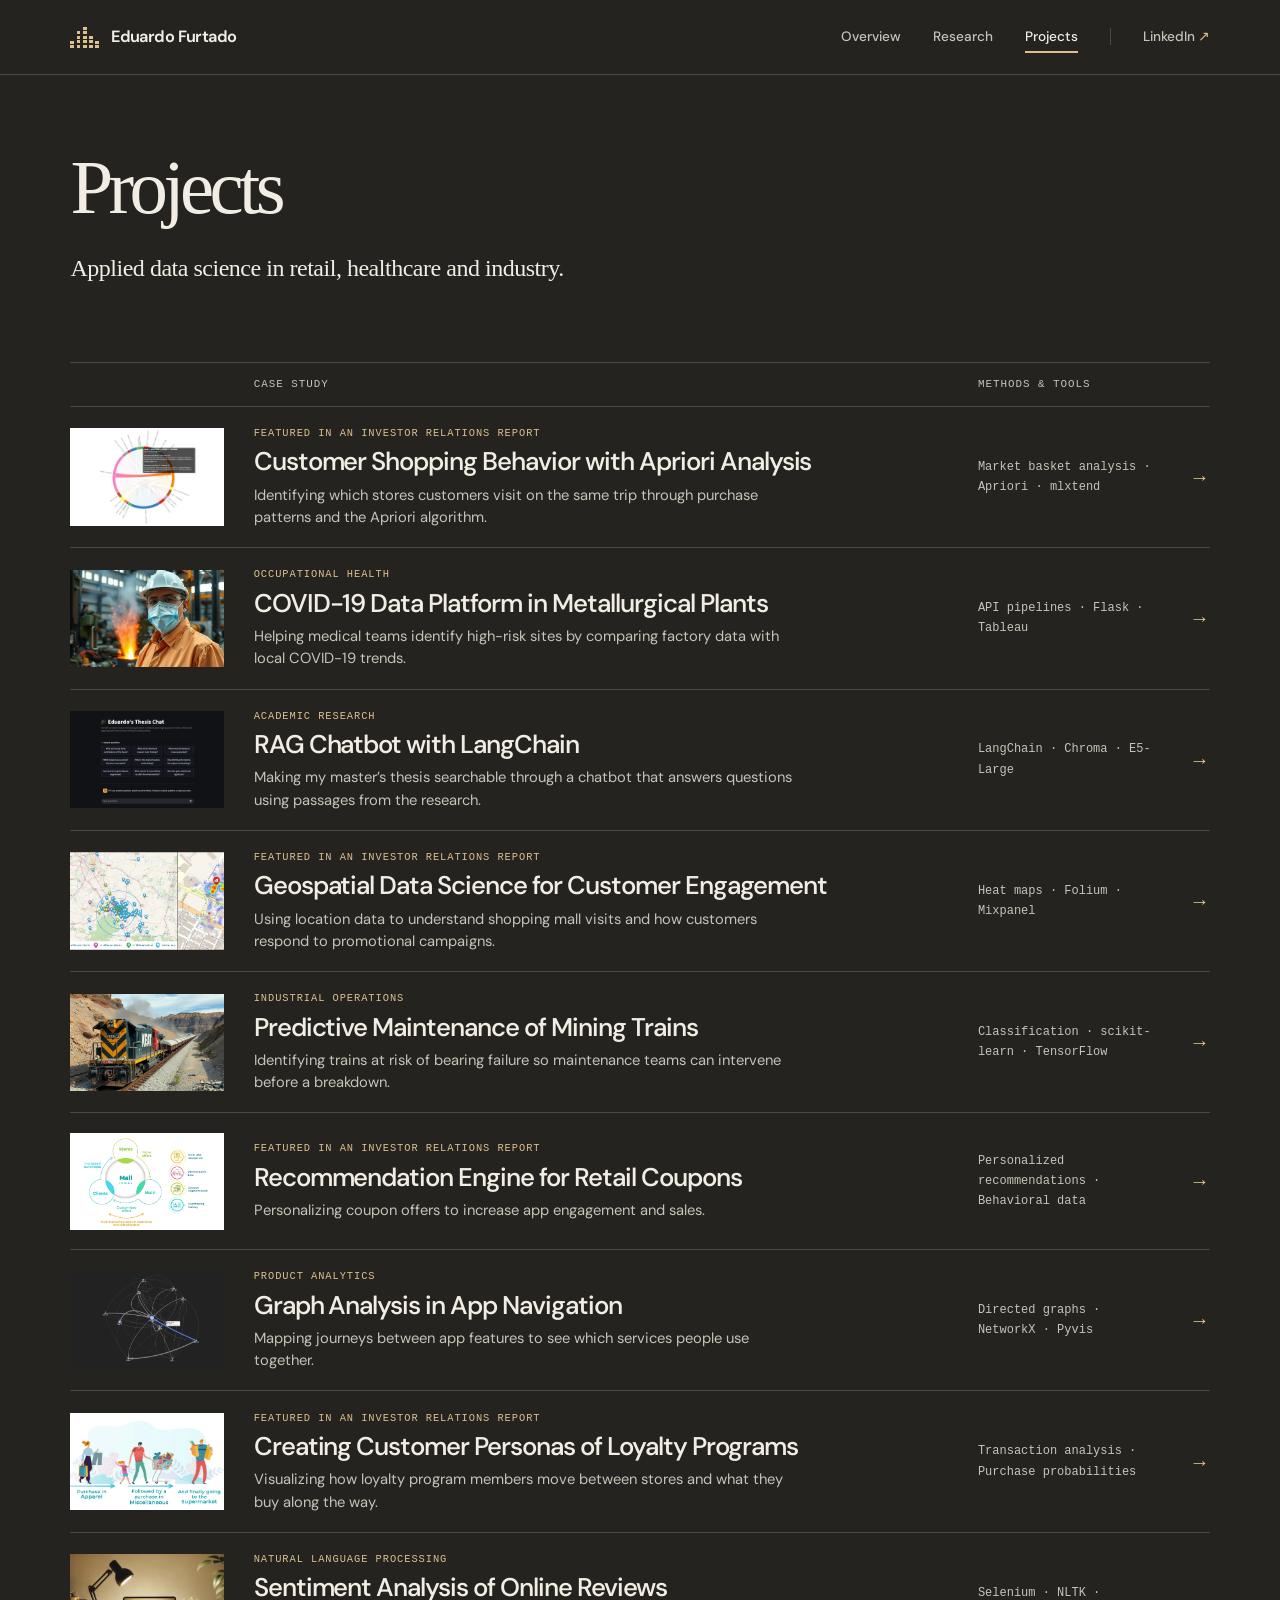
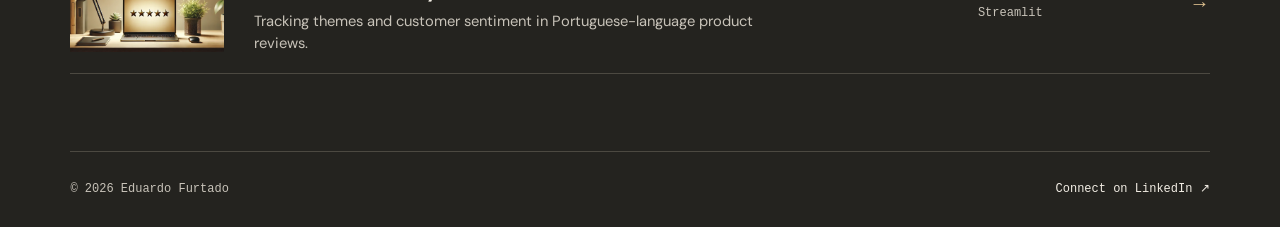
==== commit 11f0ad48: "Apply the homepage palette and typography across the portfolio" ====
--- a/projects/index.html
+++ b/projects/index.html
@@ -6,11 +6,11 @@
     <meta charset="UTF-8">
     <meta name="color-scheme" content="dark">
     <meta name="viewport" content="width=device-width, initial-scale=1.0, viewport-fit=cover">
-    <meta name="theme-color" content="#121413">
+    <meta name="theme-color" content="#24231f">
     <title>Projects — Eduardo Furtado</title>
     <link rel="icon" href="../assets/images/favicon.png" type="image/png">
-    <link rel="stylesheet" href="../styles.css">
-    <link rel="stylesheet" href="directory.css">
+    <link rel="stylesheet" href="../styles.css?v=a6c6ffce">
+    <link rel="stylesheet" href="directory.css?v=a72e2328">
 </head>
 <body class="page-projects">
     <a class="skip-link" href="#projects">Skip to content</a>
--- a/styles.css
+++ b/styles.css
@@ -8,12 +8,13 @@
 
 :root {
     color-scheme: dark;
-    --bg: #121413;
-    --surface: #1b1e1b;
-    --ink: #f1f2ef;
-    --muted: #b1b6ae;
-    --accent: #c4f076;
-    --rule: #373c35;
+    --bg: #24231f;
+    --surface: #2e2d28;
+    --ink: #f2ede4;
+    --muted: #c8c3b9;
+    --accent: #dcbf8e;
+    --rule: #4c4941;
+    --serif: Georgia, "Times New Roman", serif;
     --sans: "DM Sans", "Helvetica Neue", Arial, sans-serif;
     --mono: ui-monospace, "SFMono-Regular", Consolas, "Liberation Mono", Menlo, monospace;
     --gutter: clamp(1.2rem, 5.5vw, 5.25rem);
@@ -21,16 +22,6 @@
     color: var(--ink);
     background: var(--bg);
     -webkit-text-size-adjust: 100%;
-}
-
-:root.personal-letter {
-    --bg: #24231f;
-    --surface: #2e2d28;
-    --ink: #f2ede4;
-    --muted: #c8c3b9;
-    --accent: #dcbf8e;
-    --rule: #4c4941;
-    --serif: Georgia, "Times New Roman", serif;
 }
 
 *, *::before, *::after { box-sizing: border-box; }
@@ -106,18 +97,17 @@
 .nav-contact span { color: var(--accent); }
 
 .hero {
-    max-width: 570px;
+    display: grid;
+    grid-template-columns: minmax(0, 1fr) auto;
+    grid-template-areas: "heading portrait" "intro intro" "actions actions";
+    align-items: center;
+    column-gap: 1rem;
     padding-block: clamp(2.75rem, 6vw, 5.75rem);
 }
-.hero-heading {
-    display: flex;
-    align-items: center;
-    justify-content: space-between;
-    gap: 1rem;
-}
+.hero-heading { grid-area: heading; }
 .hero-portrait {
+    grid-area: portrait;
     display: block;
-    flex: none;
     width: clamp(68px, 13vw, 122px);
     height: auto;
 }
@@ -127,16 +117,17 @@
     letter-spacing: .09em;
 }
 .eyebrow { margin-bottom: 10px; color: var(--accent); font: 500 .875rem/1.4 system-ui, sans-serif; }
-.hero h1 {
+main h1 {
     font: 400 clamp(39px, 6.8vw, 70px)/.97 var(--serif);
     letter-spacing: -.06em;
 }
 .intro {
+    grid-area: intro;
     margin: 25px 0 14px;
     font: 400 clamp(19px, 2.8vw, 24px)/1.45 var(--serif);
     letter-spacing: -.02em;
 }
-.hero-actions { display: flex; flex-wrap: wrap; align-items: baseline; gap: 0 20px; }
+.hero-actions { grid-area: actions; display: flex; flex-wrap: wrap; align-items: baseline; gap: 0 20px; }
 .text-link {
     display: inline-flex;
     gap: .7rem;
@@ -184,7 +175,7 @@
 }
 .work-image { aspect-ratio: 1.58; overflow: hidden; background: var(--surface); }
 .work-image img { display: block; width: 100%; height: 100%; object-fit: cover; }
-.work-hand img { object-position: center 37%; filter: grayscale(1) invert(1); mix-blend-mode: screen; }
+.work-hand img { object-fit: contain; background: #f3f5ed; }
 .work-network img { object-fit: contain; }
 .work-map img { object-position: 6% center; }
 .work-chart img { object-fit: contain; background: #fff; }
@@ -227,6 +218,15 @@
     }
 }
 
+@media (min-width: 55rem) {
+    .hero {
+        grid-template-areas: "heading portrait" "intro portrait" "actions portrait";
+        column-gap: clamp(3rem, 7vw, 7rem);
+    }
+    main h1 { font-size: clamp(3.75rem, 6vw, 5.4rem); }
+    .hero-portrait { width: clamp(10rem, 15vw, 12.5rem); }
+    .intro { max-width: 60ch; text-wrap: pretty; }
+}
 @media (max-width: 55rem) {
     .work-entry { grid-template-columns: minmax(5.25rem, 17%) minmax(0, 1fr) auto; }
     .work-method { display: none; }
--- a/projects/directory.css
+++ b/projects/directory.css
@@ -1,37 +1,17 @@
 .project-directory {
-    --entry-columns: minmax(7rem, 14%) minmax(0, 1fr) minmax(9rem, 20%) 1.5rem;
-    --entry-gap: clamp(1.25rem, 3.25vw, 3.25rem);
-    padding-block: clamp(3rem, 6.5vw, 6rem);
+    --entry-columns: minmax(6rem, 13.5%) minmax(0, 1fr) minmax(8rem, 16%) 1.25rem;
+    --entry-gap: clamp(1rem, 2.3vw, 2.4rem);
+    padding-block: clamp(2.75rem, 6vw, 5.75rem);
 }
 
 .directory-heading {
-    display: flex;
-    align-items: baseline;
-    justify-content: space-between;
-    gap: 2rem;
-    padding-bottom: clamp(2.5rem, 5vw, 4.5rem);
-}
-
-.directory-heading h1,
-.directory-entry h2 {
-    margin: 0;
-    color: var(--ink);
-    font-family: var(--sans);
-}
-
-.directory-heading h1 {
-    font-size: clamp(3.5rem, 7.5vw, 6.75rem);
-    font-weight: 650;
-    line-height: 1;
-    letter-spacing: -.065em;
+    padding-bottom: clamp(2.75rem, 6vw, 5.75rem);
 }
 
 .directory-heading p {
-    max-width: 30ch;
-    margin: 0;
-    color: var(--muted);
-    font-size: 1rem;
-    line-height: 1.55;
+    margin: 25px 0 0;
+    font: 400 clamp(19px, 2.8vw, 24px)/1.45 var(--serif);
+    letter-spacing: -.02em;
 }
 
 .directory-columns,
@@ -67,7 +47,7 @@
 
 .directory-entry {
     align-items: center;
-    padding-block: clamp(1.35rem, 2.8vw, 2.25rem);
+    padding-block: 1.2rem;
     color: var(--ink);
     text-decoration: none;
 }
@@ -75,7 +55,7 @@
 .directory-entry-image {
     display: block;
     overflow: hidden;
-    aspect-ratio: 4 / 3;
+    aspect-ratio: 1.58;
     background: var(--surface);
 }
 
@@ -84,60 +64,67 @@
     width: 100%;
     height: 100%;
     object-fit: cover;
-    transition: transform .25s ease;
+}
+
+.directory-entry-image img[src^="apriori/"] {
+    object-fit: contain;
+    background: #fff;
+}
+
+.directory-entry-image img[src^="geospatial/"] {
+    object-position: 6% center;
 }
 
 .directory-entry-note {
-    margin: 0 0 .55rem;
+    margin: 0 0 .35rem;
     color: var(--accent);
-    font: 500 .68rem/1.45 var(--mono);
-    letter-spacing: .06em;
+    font: 500 .65rem/1.5 var(--mono);
+    letter-spacing: .09em;
     text-transform: uppercase;
 }
 
 .directory-entry h2 {
-    font-size: clamp(1.4rem, 2.25vw, 2.2rem);
-    font-weight: 600;
-    letter-spacing: -.045em;
-    line-height: 1.12;
+    font: 550 clamp(1.25rem, 2vw, 1.9rem)/1.18 var(--sans);
+    letter-spacing: -.04em;
     text-wrap: pretty;
 }
 
 .directory-entry-summary {
-    margin: .6rem 0 0;
+    margin: .4rem 0 0;
+    max-width: 54ch;
     color: var(--muted);
-    font-size: .96rem;
-    line-height: 1.55;
+    font-size: .92rem;
+    line-height: 1.5;
 }
 
 .directory-entry-methods {
     margin: 0;
     color: var(--muted);
-    font: 400 .8rem/1.8 var(--mono);
+    font: 400 .75rem/1.7 var(--mono);
 }
 
 .directory-entry-arrow {
     color: var(--accent);
-    font-family: var(--mono);
-    font-size: 1.45rem;
-    transition: transform .2s ease;
+    font-size: 1.25rem;
 }
 
 .directory-entry:is(:hover, :focus-visible) h2 {
     color: var(--accent);
 }
 
-.directory-entry:is(:hover, :focus-visible) img {
-    transform: scale(1.035);
+@media (prefers-reduced-motion: no-preference) {
+    .directory-entry-arrow {
+        transition: transform .18s ease;
+    }
+
+    .directory-entry:is(:hover, :focus-visible) .directory-entry-arrow {
+        transform: translateX(2px);
+    }
 }
 
-.directory-entry:is(:hover, :focus-visible) .directory-entry-arrow {
-    transform: translateX(.2rem);
-}
-
-@media (max-width: 800px) {
+@media (max-width: 55rem) {
     .project-directory {
-        --entry-columns: minmax(5.5rem, 22%) minmax(0, 1fr) 1.25rem;
+        --entry-columns: minmax(5.25rem, 17%) minmax(0, 1fr) auto;
     }
 
     .directory-columns {
@@ -165,44 +152,26 @@
     }
 }
 
-@media (max-width: 540px) {
-    .directory-heading {
-        display: block;
-    }
-
-    .directory-heading p {
-        margin-top: .8rem;
-    }
-
+@media (max-width: 44rem) {
     .directory-entry {
-        grid-template-columns: 4.75rem minmax(0, 1fr);
+        grid-template-columns: 4.85rem minmax(0, 1fr);
         gap: 0 .9rem;
+        align-items: start;
     }
 
     .directory-entry-image {
         aspect-ratio: 1;
     }
 
-    .directory-entry h2 {
-        font-size: 1.35rem;
+    .directory-entry-note {
+        font-size: .61rem;
     }
 
     .directory-entry-summary {
-        font-size: .9rem;
+        font-size: .87rem;
     }
 
     .directory-entry-arrow {
         display: none;
     }
 }
-
-@media (prefers-reduced-motion: reduce) {
-    .directory-entry-image img,
-    .directory-entry-arrow {
-        transition: none;
-    }
-
-    .directory-entry:is(:hover, :focus-visible) :is(img, .directory-entry-arrow) {
-        transform: none;
-    }
-}
